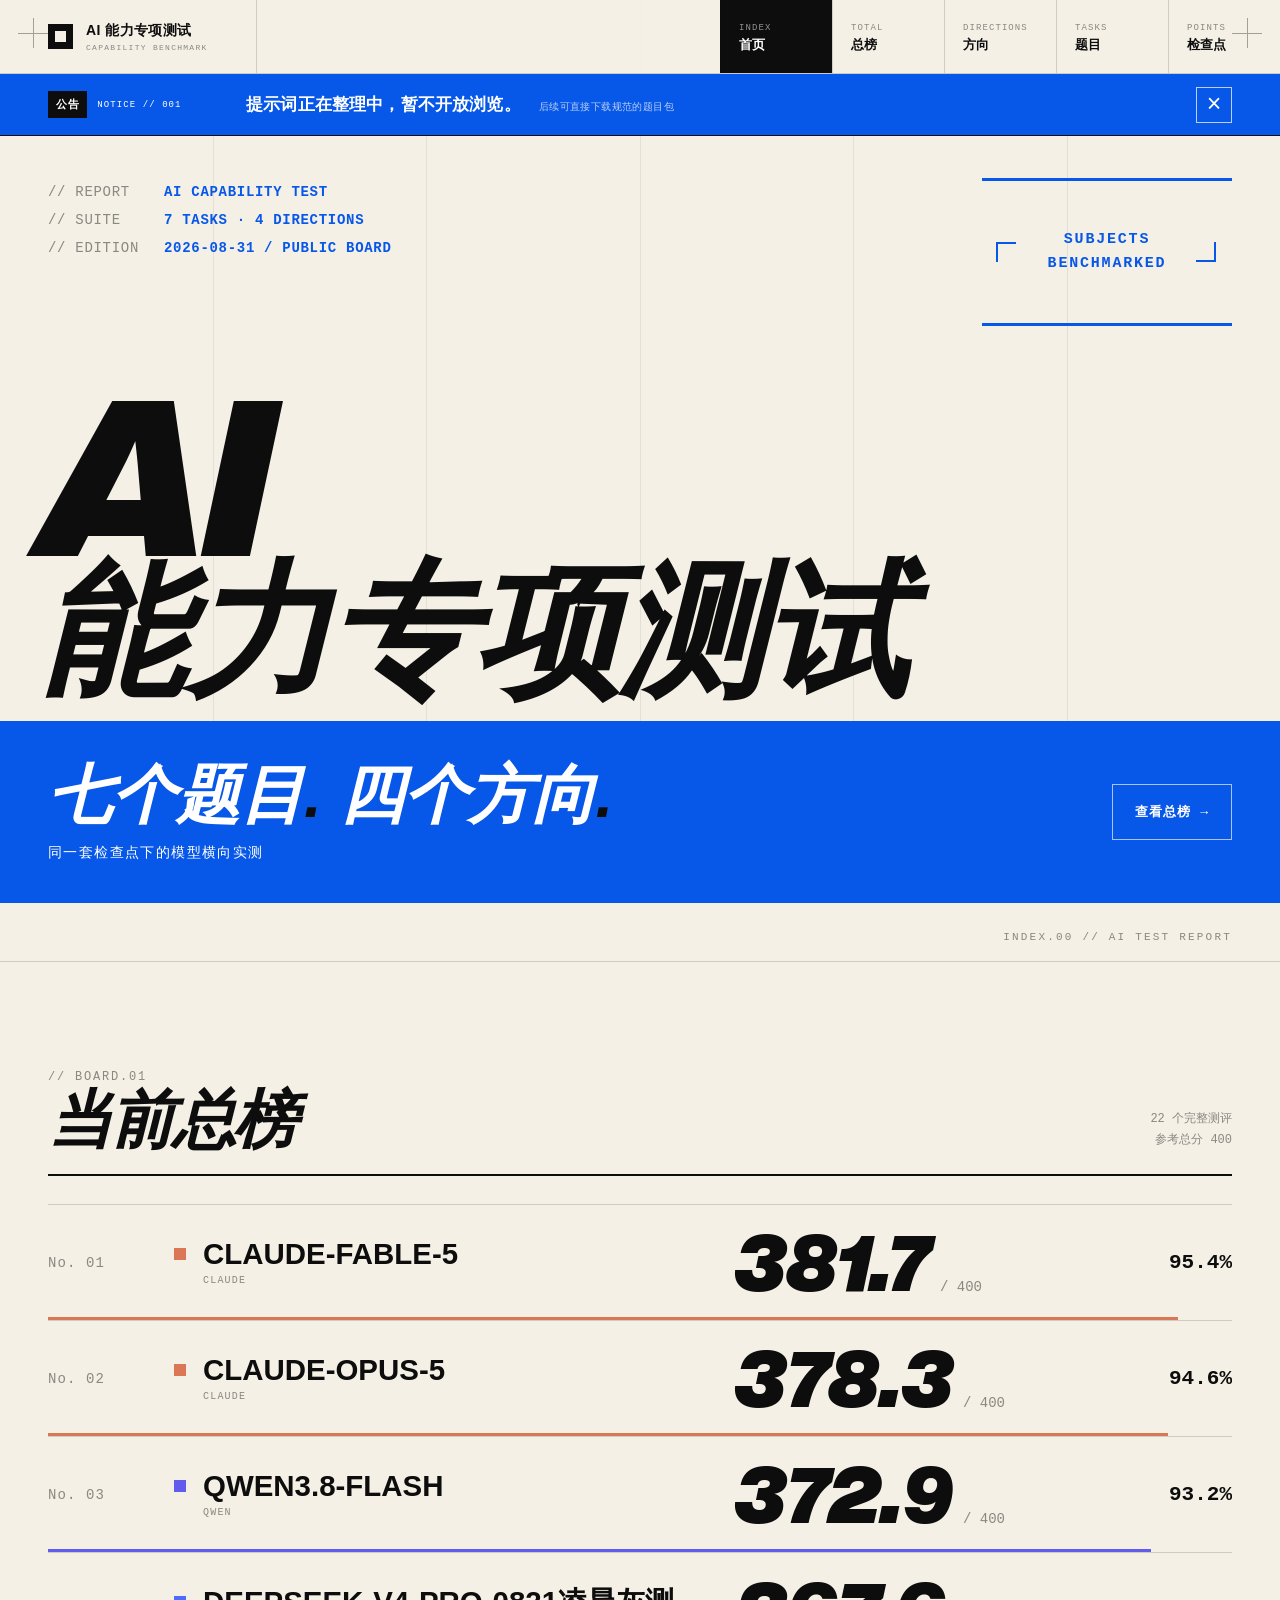
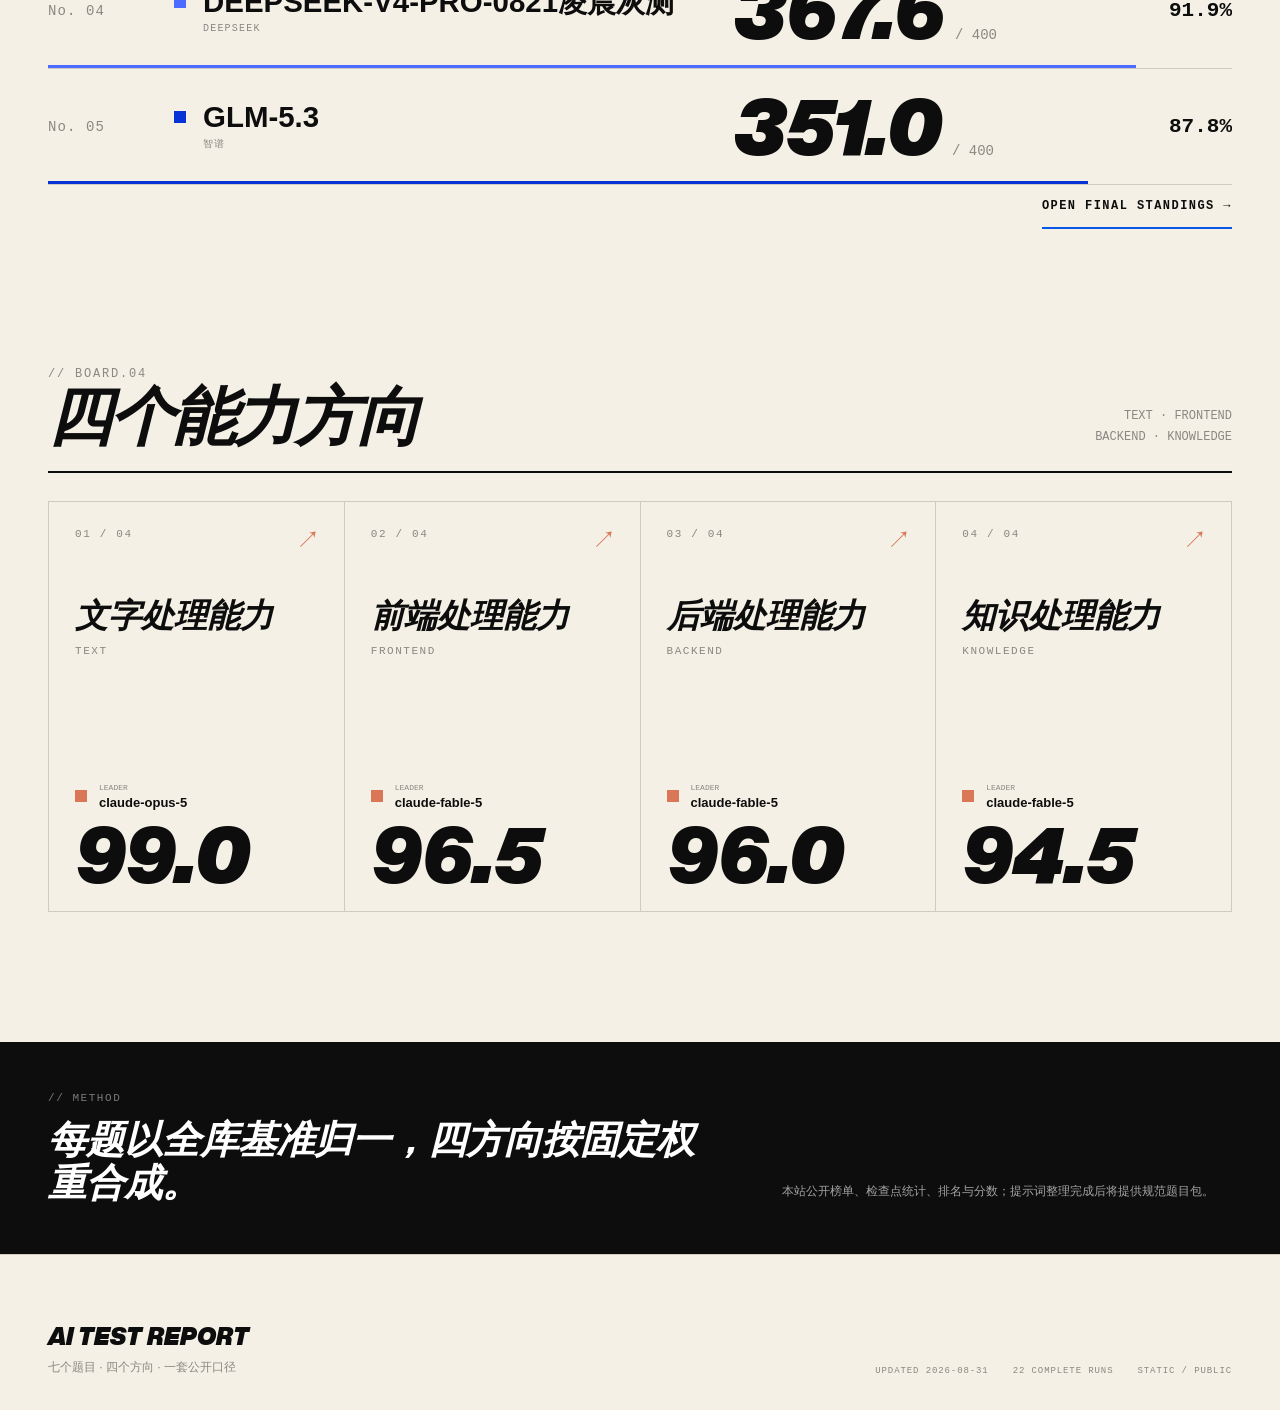
==== index.html @ 71f97441 "Add dismissible notice and retire task pages" ====
<!doctype html>
<html lang="zh-CN">
<head>
<meta charset="utf-8">
<meta name="viewport" content="width=device-width, initial-scale=1">
<meta name="theme-color" content="#F4F0E6">
<title>AI 能力专项测试 · 七题四方向公开榜</title>
<meta name="description" content="七个真实任务、四个能力方向，同一套检查点体系下的 AI 模型横向实测。">
<link rel="stylesheet" href="assets/style.css?v=20260831-4">
</head>
<body class="home-page">
<div class="blueprint-lines" aria-hidden="true"><i></i><i></i><i></i><i></i><i></i></div>
<span class="reg-cross cross-tl" aria-hidden="true"></span>
<span class="reg-cross cross-tr" aria-hidden="true"></span>
<header class="site-nav">
  <a class="nav-brand" href="index.html"><i></i><span>AI 能力专项测试<small>CAPABILITY BENCHMARK</small></span></a>
  <nav><a href="index.html" aria-current="page"><span>INDEX</span><b>首页</b></a><a href="board-01.html"><span>TOTAL</span><b>总榜</b></a><a href="board-04.html"><span>DIRECTIONS</span><b>方向</b></a><a href="board-02.html"><span>TASKS</span><b>题目</b></a><a href="board-03.html"><span>POINTS</span><b>检查点</b></a></nav>
</header>
<aside class="site-notice" data-notice="notice-001" aria-label="全站公告">
  <span class="notice-index"><b>公告</b>NOTICE // 001</span>
  <p><strong>提示词正在整理中，暂不开放浏览。</strong><span>后续可直接下载规范的题目包</span></p>
  <button class="notice-close" type="button" aria-label="关闭公告">×</button>
</aside>

<main>
  <section class="home-hero">
    <div class="report-meta reveal"><div><span>// REPORT</span><b>AI CAPABILITY TEST</b></div><div><span>// SUITE</span><b>7 TASKS · 4 DIRECTIONS</b></div><div><span>// EDITION</span><b>2026-08-31 / PUBLIC BOARD</b></div></div>
    <div class="subject-lock" aria-hidden="true"><i></i><b>SUBJECTS<br>BENCHMARKED</b><i></i></div>
    <h1 class="hero-title reveal delay-1"><span>AI</span><span>能力专项测试</span></h1>
    <div class="hero-band band-in">
      <div><strong>七个题目<span>.</span> 四个方向<span>.</span></strong><p>同一套检查点下的模型横向实测</p></div>
      <a href="board-01.html">查看总榜 <b>→</b></a>
    </div>
    <div class="hero-folio">INDEX.00 // AI TEST REPORT</div>
  </section>

  <section class="report-section board-preview-section">
    <header class="section-head">
      <div><span>// BOARD.01</span><h2>当前总榜</h2></div>
      <p>22 个完整测评<br>参考总分 400</p>
    </header>
    <div id="top-preview" class="top-preview"></div>
    <a class="section-link" href="board-01.html">OPEN FINAL STANDINGS <b>→</b></a>
  </section>

  <section class="report-section direction-preview-section">
    <header class="section-head">
      <div><span>// BOARD.04</span><h2>四个能力方向</h2></div>
      <p>TEXT · FRONTEND<br>BACKEND · KNOWLEDGE</p>
    </header>
    <div id="direction-preview" class="direction-grid"></div>
  </section>

  <section class="method-band">
    <div><span>// METHOD</span><strong>每题以全库基准归一，四方向按固定权重合成。</strong></div>
    <p>本站公开榜单、检查点统计、排名与分数；提示词整理完成后将提供规范题目包。</p>
  </section>
</main>

<footer class="site-foot">
  <div><strong>AI TEST REPORT</strong><span>七个题目 · 四个方向 · 一套公开口径</span></div>
  <div class="foot-meta"><span>UPDATED 2026-08-31</span><span>22 COMPLETE RUNS</span><span>STATIC / PUBLIC</span></div>
</footer>
<script src="assets/app.js?v=20260831-4" defer></script>
</body>
</html>
---- assets/style.css ----
@font-face {
  font-family: "Helvetica Now Display";
  src: url("fonts/HelveticaNowDisplay-ExtBlkIta.ttf") format("truetype");
  font-weight: 900;
  font-style: italic;
  font-display: swap;
}

:root {
  --paper: #f4f0e6;
  --paper-2: #ebe6da;
  --ink: #0d0d0d;
  --muted: rgba(13, 13, 13, .46);
  --line: rgba(13, 13, 13, .16);
  --line-soft: rgba(13, 13, 13, .075);
  --accent: #0757e8;
  --sans: "Helvetica Neue", Helvetica, Arial, "Microsoft YaHei", "PingFang SC", sans-serif;
  --display: "Helvetica Now Display", "Arial Black", "Microsoft YaHei", sans-serif;
  --mono: "Cascadia Mono", Consolas, "Courier New", monospace;
  --ease-out: cubic-bezier(.16, 1, .3, 1);
  --ease-snap: cubic-bezier(.85, 0, .15, 1);
}

* { box-sizing: border-box; }
html { scroll-behavior: smooth; }
body {
  margin: 0;
  min-width: 320px;
  background: var(--paper);
  color: var(--ink);
  font-family: var(--sans);
  -webkit-font-smoothing: antialiased;
  text-rendering: optimizeLegibility;
}
a { color: inherit; text-decoration: none; }
button { color: inherit; font: inherit; }
::selection { background: var(--accent); color: #fff; }
:focus-visible { outline: 3px solid var(--accent); outline-offset: 3px; }

.blueprint-lines {
  position: fixed;
  inset: 0;
  z-index: -1;
  display: flex;
  justify-content: space-evenly;
  pointer-events: none;
}
.blueprint-lines i { width: 1px; height: 100%; background: var(--line-soft); }

.reg-cross {
  position: fixed;
  z-index: 20;
  width: 30px;
  height: 30px;
  pointer-events: none;
  opacity: .35;
}
.reg-cross::before,
.reg-cross::after { content: ""; position: absolute; background: var(--ink); }
.reg-cross::before { left: 50%; top: 0; width: 1px; height: 100%; }
.reg-cross::after { top: 50%; left: 0; height: 1px; width: 100%; }
.cross-tl { top: 18px; left: 18px; }
.cross-tr { top: 18px; right: 18px; }

/* navigation */
.site-nav {
  position: sticky;
  top: 0;
  z-index: 15;
  height: 74px;
  display: flex;
  align-items: stretch;
  justify-content: space-between;
  border-bottom: 1px solid var(--line);
  background: rgba(244, 240, 230, .96);
}
.nav-brand {
  display: flex;
  align-items: center;
  gap: 13px;
  padding: 0 48px;
  border-right: 1px solid var(--line);
  font-size: 14px;
  font-weight: 800;
  letter-spacing: .03em;
}
.nav-brand i {
  position: relative;
  width: 25px;
  height: 25px;
  flex: none;
  background: var(--ink);
}
.nav-brand i::after { content: ""; position: absolute; inset: 7px; background: var(--paper); }
.nav-brand span { display: flex; flex-direction: column; gap: 3px; }
.nav-brand small { font-family: var(--mono); font-size: 8px; font-weight: 400; letter-spacing: .16em; color: var(--muted); }
.site-nav nav { display: flex; margin-left: auto; }
.site-nav nav a {
  min-width: 112px;
  padding: 13px 18px 10px;
  display: flex;
  flex-direction: column;
  justify-content: center;
  gap: 3px;
  border-left: 1px solid var(--line);
  transition: background .2s ease, color .2s ease;
}
.site-nav nav a span { font-family: var(--mono); font-size: 9px; letter-spacing: .12em; color: var(--muted); }
.site-nav nav a b { font-size: 13px; }
.site-nav nav a:hover,
.site-nav nav a[aria-current="page"] { background: var(--ink); color: #fff; }
.site-nav nav a:hover span,
.site-nav nav a[aria-current="page"] span { color: rgba(255,255,255,.55); }

/* global notice */
.site-notice {
  position: relative;
  z-index: 10;
  min-height: 62px;
  display: grid;
  grid-template-columns: 170px minmax(0, 1fr) auto;
  align-items: center;
  gap: 28px;
  padding: 10px 48px;
  border-bottom: 1px solid var(--ink);
  background: var(--accent);
  color: #fff;
}
.notice-index {
  display: flex;
  align-items: center;
  gap: 10px;
  font-family: var(--mono);
  font-size: 9px;
  letter-spacing: .12em;
  white-space: nowrap;
}
.notice-index b {
  padding: 6px 8px;
  background: var(--ink);
  font-family: var(--sans);
  font-size: 11px;
  letter-spacing: .06em;
}
.site-notice p {
  min-width: 0;
  margin: 0;
  display: flex;
  align-items: baseline;
  gap: 18px;
}
.site-notice p strong { font-size: 17px; letter-spacing: .01em; }
.site-notice p span { font-family: var(--mono); font-size: 10px; letter-spacing: .04em; opacity: .72; }
.notice-close {
  width: 36px;
  height: 36px;
  padding: 0 0 3px;
  display: grid;
  place-items: center;
  border: 1px solid rgba(255,255,255,.72);
  background: transparent;
  color: #fff;
  font-family: var(--sans);
  font-size: 25px;
  font-weight: 300;
  line-height: 1;
  cursor: pointer;
  transition: background .2s ease, color .2s ease;
}
.notice-close:hover { background: #fff; color: var(--accent); }
.site-notice.is-leaving {
  pointer-events: none;
  animation: notice-out .62s var(--ease-snap) forwards;
}
@keyframes notice-out { to { clip-path: inset(0 100% 0 0); } }
/* motion grammar */
.reveal { clip-path: inset(0 0 100% 0); transform: translateY(26px); animation: reveal-in .9s var(--ease-out) forwards; }
.delay-1 { animation-delay: .12s; }
@keyframes reveal-in { to { clip-path: inset(-10% -2%); transform: translateY(0); } }
.band-in { clip-path: inset(0 100% 0 0); animation: band-in .85s var(--ease-snap) .24s forwards; }
@keyframes band-in { to { clip-path: inset(0); } }
.drop { opacity: 0; transform: translateY(22px); animation: drop-in .7s var(--ease-out) forwards; animation-delay: var(--delay, 0ms); }
@keyframes drop-in { to { opacity: 1; transform: none; } }

/* home hero */
.home-hero {
  position: relative;
  height: calc(100vh - 74px);
  min-height: 720px;
  max-height: 1020px;
  overflow: hidden;
  border-bottom: 1px solid var(--line);
}
.report-meta {
  position: absolute;
  top: 42px;
  left: 48px;
  z-index: 2;
  font-family: var(--mono);
  font-size: 14px;
  line-height: 2;
  letter-spacing: .05em;
}
.report-meta div { display: grid; grid-template-columns: 116px auto; }
.report-meta span { color: var(--muted); }
.report-meta b { color: var(--accent); }
.subject-lock {
  position: absolute;
  top: 42px;
  right: 48px;
  width: 250px;
  height: 148px;
  padding: 0 14px;
  display: grid;
  grid-template-columns: 22px 1fr 22px;
  align-items: center;
  border-top: 3px solid var(--accent);
  border-bottom: 3px solid var(--accent);
  color: var(--accent);
  text-align: center;
  font-family: var(--mono);
  font-size: 15px;
  line-height: 1.6;
  letter-spacing: .12em;
}
.subject-lock i { width: 20px; height: 20px; border-top: 2px solid; border-left: 2px solid; }
.subject-lock i:last-child { transform: rotate(180deg); }
.hero-title {
  position: absolute;
  left: 40px;
  right: 40px;
  top: auto;
  bottom: 276px;
  margin: 0;
  font-family: var(--display);
  font-style: italic;
  font-weight: 900;
  line-height: .78;
  letter-spacing: -.055em;
}
.hero-title span { display: block; font-size: clamp(138px, 17vw, 292px); white-space: nowrap; }
.hero-title span + span { margin-top: .08em; font-size: clamp(86px, 11.4vw, 194px); }
.hero-band {
  position: absolute;
  left: 0;
  right: 0;
  bottom: 58px;
  min-height: 182px;
  padding: 32px 48px;
  display: flex;
  align-items: center;
  justify-content: space-between;
  gap: 30px;
  background: var(--accent);
  color: #fff;
}
.hero-band strong { display: block; font-size: clamp(42px, 5vw, 78px); font-weight: 900; font-style: italic; line-height: 1; }
.hero-band strong span { color: var(--ink); }
.hero-band p { margin: 17px 0 0; font-family: var(--mono); font-size: 14px; letter-spacing: .1em; }
.hero-band a { padding: 18px 22px; border: 1px solid rgba(255,255,255,.65); font-family: var(--mono); font-size: 13px; font-weight: 700; letter-spacing: .08em; white-space: nowrap; transition: background .2s, color .2s; }
.hero-band a:hover { background: #fff; color: var(--accent); }
.hero-folio,
.inner-folio { position: absolute; right: 48px; bottom: 18px; font-family: var(--mono); font-size: 11px; letter-spacing: .2em; color: var(--muted); }

/* shared report sections */
.report-section { width: min(1480px, calc(100% - 96px)); margin: 0 auto; padding: 96px 0 30px; }
.section-head {
  min-height: 118px;
  margin-bottom: 28px;
  padding-bottom: 24px;
  display: flex;
  align-items: flex-end;
  justify-content: space-between;
  gap: 30px;
  border-bottom: 2px solid var(--ink);
}
.section-head span,
.content-head > span { font-family: var(--mono); font-size: 12px; letter-spacing: .15em; color: var(--muted); }
.section-head h2 { margin: 8px 0 0; font-size: clamp(42px, 5vw, 78px); font-weight: 900; font-style: italic; line-height: .9; letter-spacing: -.035em; }
.section-head p { margin: 0; font-family: var(--mono); font-size: 12px; line-height: 1.7; text-align: right; color: var(--muted); }
.section-link {
  margin-left: auto;
  width: max-content;
  padding: 14px 0;
  display: block;
  font-family: var(--mono);
  font-size: 12px;
  font-weight: 700;
  letter-spacing: .12em;
  border-bottom: 2px solid var(--accent);
}

/* home total preview */
.top-preview { border-top: 1px solid var(--line); }
.preview-row {
  position: relative;
  min-height: 116px;
  display: grid;
  grid-template-columns: 100px minmax(240px, 1fr) minmax(220px, .7fr) 100px;
  align-items: center;
  gap: 26px;
  border-bottom: 1px solid var(--line);
  overflow: hidden;
  transition: padding .25s var(--ease-out), background .25s ease;
}
.preview-row:hover { padding-left: 14px; background: rgba(255,255,255,.34); }
.preview-rank { font-family: var(--mono); font-size: 14px; letter-spacing: .08em; color: var(--muted); }
.preview-model { display: grid; grid-template-columns: 15px 1fr; gap: 14px; align-items: center; }
.preview-model b { font-size: clamp(24px, 2.3vw, 38px); line-height: 1; text-transform: uppercase; }
.preview-model small { grid-column: 2; margin-top: -8px; font-family: var(--mono); font-size: 10px; letter-spacing: .12em; color: var(--muted); }
.vendor-mark { width: 12px; height: 12px; display: inline-block; flex: none; background: var(--vendor-bg); }
.preview-score { font-family: var(--display); font-style: italic; font-size: clamp(54px, 6vw, 94px); font-weight: 900; line-height: .8; }
.preview-score small { margin-left: 10px; font-family: var(--mono); font-size: 14px; font-style: normal; font-weight: 400; color: var(--muted); }
.preview-pct { font-family: var(--mono); font-size: 21px; font-weight: 700; text-align: right; }
.score-rule { position: absolute; left: 0; right: 0; bottom: 0; height: 3px; background: transparent; }
.score-rule i { display: block; height: 100%; width: calc(var(--w) * 100%); background: var(--vendor-bg); transform: scaleX(0); transform-origin: left; transition: transform 1s var(--ease-out); }
.is-ready .score-rule i { transform: scaleX(1); }

/* direction preview */
.direction-grid { display: grid; grid-template-columns: repeat(4, 1fr); border-top: 1px solid var(--line); border-left: 1px solid var(--line); }
.direction-card {
  position: relative;
  min-height: 410px;
  padding: 26px;
  display: flex;
  flex-direction: column;
  border-right: 1px solid var(--line);
  border-bottom: 1px solid var(--line);
  overflow: hidden;
  transition: background .25s ease, color .25s ease;
}
.direction-card:hover { background: var(--ink); color: #fff; }
.direction-index { font-family: var(--mono); font-size: 11px; letter-spacing: .15em; color: var(--muted); }
.direction-card:hover .direction-index { color: rgba(255,255,255,.45); }
.direction-card h3 { margin: 54px 0 0; font-size: 33px; font-weight: 900; font-style: italic; }
.direction-card em { margin-top: 6px; font-family: var(--mono); font-size: 11px; font-style: normal; letter-spacing: .14em; color: var(--muted); }
.direction-leader { margin-top: auto; display: flex; align-items: center; gap: 12px; }
.direction-leader span { display: flex; flex-direction: column; gap: 3px; min-width: 0; }
.direction-leader small { font-family: var(--mono); font-size: 8px; color: var(--muted); }
.direction-leader b { overflow: hidden; font-size: 13px; text-overflow: ellipsis; white-space: nowrap; }
.direction-card > strong { margin-top: 14px; font-family: var(--display); font-style: italic; font-size: clamp(64px, 6vw, 92px); line-height: .8; }
.direction-arrow { position: absolute; top: 22px; right: 24px; font-size: 24px; color: var(--vendor); }

.method-band {
  margin-top: 100px;
  padding: 50px 48px;
  display: grid;
  grid-template-columns: 1.5fr 1fr;
  gap: 60px;
  background: var(--ink);
  color: #fff;
}
.method-band span { display: block; margin-bottom: 14px; font-family: var(--mono); font-size: 11px; letter-spacing: .14em; color: rgba(255,255,255,.45); }
.method-band strong { font-size: clamp(28px, 3vw, 48px); font-style: italic; line-height: 1.12; }
.method-band p { margin: 0; align-self: end; font-family: var(--mono); font-size: 12px; line-height: 1.9; color: rgba(255,255,255,.62); }

/* inner-page hero */
.inner-hero {
  position: relative;
  height: 670px;
  overflow: hidden;
  border-bottom: 1px solid var(--line);
}
.inner-hero .report-meta { top: 40px; }
.inner-kicker { position: absolute; top: 42px; right: 48px; font-family: var(--mono); font-size: 12px; font-weight: 700; letter-spacing: .16em; color: var(--accent); }
.inner-title {
  position: absolute;
  left: 42px;
  right: 42px;
  top: 180px;
  margin: 0;
  font-family: var(--display);
  font-style: italic;
  line-height: .82;
  letter-spacing: -.05em;
}
.inner-title span { display: block; font-size: clamp(100px, 13vw, 220px); white-space: nowrap; }
.inner-title span + span { font-size: clamp(72px, 9.5vw, 158px); }
.inner-band {
  position: absolute;
  left: 0;
  right: 0;
  bottom: 58px;
  min-height: 132px;
  padding: 28px 48px;
  display: flex;
  align-items: center;
  justify-content: space-between;
  gap: 40px;
  background: var(--accent);
  color: #fff;
}
.inner-band strong { max-width: 980px; font-size: clamp(25px, 3vw, 46px); font-style: italic; line-height: 1.12; }
.inner-band > div { display: flex; gap: 10px; }
.inner-band span { padding: 8px 10px; border: 1px solid rgba(255,255,255,.45); font-family: var(--mono); font-size: 11px; }

/* board content */
.board-content-section { padding-top: 74px; }
.content-head {
  min-height: 132px;
  margin-bottom: 34px;
  padding-bottom: 26px;
  display: grid;
  grid-template-columns: 130px minmax(320px, 1fr) auto;
  align-items: end;
  gap: 30px;
  border-bottom: 2px solid var(--ink);
}
.content-head h2 { margin: 0 0 8px; font-size: clamp(38px, 4vw, 64px); font-style: italic; line-height: .9; }
.content-head p { margin: 0; font-family: var(--mono); font-size: 11px; color: var(--muted); }
.content-head > b { font-family: var(--mono); font-size: 12px; letter-spacing: .13em; color: var(--muted); }

.podium-grid { display: grid; grid-template-columns: repeat(3, 1fr); border-top: 1px solid var(--line); border-left: 1px solid var(--line); }
.podium-card { min-height: 390px; padding: 26px; position: relative; border-right: 1px solid var(--line); border-bottom: 1px solid var(--line); overflow: hidden; }
.podium-card > span { font-family: var(--mono); font-size: 12px; letter-spacing: .12em; color: var(--muted); }
.podium-card > div { height: 82px; margin-top: 42px; display: grid; grid-template-columns: 14px 1fr; align-content: start; align-items: center; gap: 13px; overflow: hidden; }
.podium-card > div b { font-size: clamp(18px, 2vw, 30px); line-height: 1.04; overflow-wrap: anywhere; text-transform: uppercase; }
.podium-card > div small { grid-column: 2; margin-top: -6px; font-family: var(--mono); font-size: 9px; color: var(--muted); }
.podium-card > strong { display: inline-block; margin-top: 28px; font-family: var(--display); font-style: italic; font-size: clamp(72px, 7vw, 112px); line-height: .75; white-space: nowrap; }
.podium-card > em { margin-left: 8px; font-family: var(--mono); font-size: 14px; font-style: normal; color: var(--muted); }
.podium-card > i { position: absolute; left: 26px; right: 26px; bottom: 54px; height: 5px; background: var(--line-soft); }
.podium-card > i i { display: block; width: calc(var(--w) * 100%); height: 100%; background: var(--vendor-bg); transform: scaleX(0); transform-origin: left; transition: transform 1s var(--ease-out); }
.is-ready .podium-card > i i { transform: scaleX(1); }
.podium-card > p { position: absolute; left: 26px; bottom: 17px; margin: 0; font-family: var(--mono); font-size: 10px; color: var(--muted); }
.rank-1 { background: rgba(255,255,255,.38); }

.table-shell { margin-top: 42px; width: 100%; overflow-x: auto; border-top: 2px solid var(--ink); }
.report-table { width: 100%; min-width: 980px; border-collapse: collapse; font-family: var(--mono); }
.report-table th { padding: 13px 16px; border-bottom: 1px solid var(--ink); font-size: 9px; letter-spacing: .1em; color: var(--muted); text-align: right; vertical-align: bottom; }
.report-table th:first-child,
.report-table th:nth-child(2) { text-align: left; }
.report-table th small { display: block; margin-top: 5px; max-width: 100px; font-family: var(--sans); font-weight: 400; letter-spacing: 0; }
.report-table td { height: 72px; padding: 11px 16px; border-bottom: 1px solid var(--line); text-align: right; font-size: 12px; }
.report-table td:first-child,
.report-table td:nth-child(2) { text-align: left; }
.report-table tbody tr { transition: background .2s ease; }
.report-table tbody tr:hover { background: rgba(255,255,255,.42); }
.rank-cell { width: 62px; color: var(--muted); }
.total-cell { font-size: 20px !important; font-weight: 800; }
.model-cell { display: flex; align-items: center; gap: 12px; min-width: 190px; font-family: var(--sans); }
.model-cell > span { min-width: 0; display: flex; flex-direction: column; gap: 4px; text-align: left; }
.model-cell b { overflow: hidden; max-width: 320px; font-size: 14px; text-overflow: ellipsis; white-space: nowrap; }
.model-cell small { font-family: var(--mono); font-size: 8px; letter-spacing: .08em; color: var(--muted); }

/* tabs + per-task board */
.report-tabs { display: grid; grid-template-columns: repeat(7, 1fr); border-top: 1px solid var(--line); border-left: 1px solid var(--line); }
.report-tabs button,
.direction-tabs button { border: 0; border-right: 1px solid var(--line); border-bottom: 1px solid var(--line); background: transparent; cursor: pointer; }
.report-tabs button { min-height: 94px; padding: 16px 12px; display: flex; flex-direction: column; align-items: flex-start; justify-content: space-between; text-align: left; }
.report-tabs button span { font-family: var(--mono); font-size: 10px; color: var(--muted); }
.report-tabs button b { font-size: 13px; }
.report-tabs button:hover,
.report-tabs button.on,
.direction-tabs button:hover,
.direction-tabs button.on { background: var(--ink); color: #fff; }
.report-tabs button.on span,
.direction-tabs button.on span,
.direction-tabs button.on small { color: rgba(255,255,255,.5); }
.tab-pane { min-height: 500px; }
.task-board-head,
.direction-board-head { margin-top: 42px; padding: 28px 0; display: flex; align-items: flex-end; justify-content: space-between; gap: 30px; border-top: 2px solid var(--ink); border-bottom: 1px solid var(--line); }
.task-board-head span,
.direction-board-head > div > span,
.checkpoint-task-head span { font-family: var(--mono); font-size: 10px; letter-spacing: .14em; color: var(--muted); }
.task-board-head h3,
.direction-board-head h3 { margin: 8px 0 0; font-size: clamp(30px, 3vw, 50px); font-style: italic; }
.task-board-head p,
.direction-board-head p { margin: 6px 0 0; font-family: var(--mono); font-size: 11px; color: var(--muted); }
.task-board-head > div:last-child { text-align: right; }
.task-board-head > div:last-child b { display: block; font-family: var(--display); font-size: 66px; font-style: italic; line-height: .7; }
.task-board-head > div:last-child span { display: block; margin-top: 16px; }
.task-table th:nth-child(n+3),
.task-table td:nth-child(n+3) { text-align: right; }

/* checkpoint board */
.checkpoint-task-head { margin-top: 44px; padding: 26px 0; border-top: 2px solid var(--ink); }
.checkpoint-task-head h3 { margin: 8px 0 0; font-size: clamp(30px, 3vw, 50px); font-style: italic; }
.checkpoint-grid { display: grid; grid-template-columns: repeat(2, 1fr); border-top: 1px solid var(--line); border-left: 1px solid var(--line); }
.checkpoint-card { min-height: 330px; padding: 24px; border-right: 1px solid var(--line); border-bottom: 1px solid var(--line); }
.checkpoint-card header { display: grid; grid-template-columns: 62px 1fr auto; align-items: center; gap: 12px; padding-bottom: 18px; border-bottom: 1px solid var(--ink); }
.checkpoint-card header span { font-family: var(--display); font-size: 36px; font-style: italic; color: var(--accent); }
.checkpoint-card header h3 { margin: 0; font-size: 20px; }
.checkpoint-card header b { font-family: var(--mono); font-size: 9px; color: var(--muted); }
.checkpoint-card ol { margin: 18px 0 0; padding: 0; list-style: none; }
.checkpoint-card li { min-height: 66px; display: grid; grid-template-columns: 34px 1fr 64px; align-items: center; gap: 12px; border-bottom: 1px solid var(--line-soft); }
.checkpoint-card li > span { font-family: var(--mono); color: var(--muted); }
.checkpoint-card li > div { display: flex; flex-direction: column; gap: 4px; }
.checkpoint-card li > div b { display: flex; align-items: center; gap: 8px; font-size: 12px; font-weight: 700; }
.checkpoint-card li strong { font-family: var(--mono); font-size: 18px; text-align: right; }

/* direction board */
.direction-tabs { display: grid; grid-template-columns: repeat(4, 1fr); border-top: 1px solid var(--line); border-left: 1px solid var(--line); }
.direction-tabs button { min-height: 126px; padding: 20px; display: grid; grid-template-columns: 34px 1fr; grid-template-rows: 1fr auto; align-items: start; text-align: left; }
.direction-tabs button span { font-family: var(--mono); font-size: 10px; color: var(--muted); }
.direction-tabs button b { font-size: 20px; }
.direction-tabs button small { grid-column: 2; font-family: var(--mono); font-size: 9px; color: var(--muted); }
.weight-map { display: flex; flex-wrap: wrap; justify-content: flex-end; gap: 8px; }
.weight-map span { padding: 7px 9px; border: 1px solid var(--line); font-family: var(--mono); font-size: 9px; color: var(--muted); }
.weight-map b { margin-right: 10px; color: var(--ink); }
.direction-ranking { border-top: 1px solid var(--line); }
.result-rank { font-family: var(--mono); color: var(--muted); }
.direction-row { position: relative; min-height: 94px; display: grid; grid-template-columns: 60px minmax(250px, 1fr) 120px 90px; align-items: center; gap: 22px; border-bottom: 1px solid var(--line); overflow: hidden; }
.direction-row > strong { font-family: var(--display); font-style: italic; font-size: 50px; text-align: right; }
.direction-row > span:nth-of-type(2) { font-family: var(--mono); font-size: 13px; text-align: right; color: var(--muted); }
.direction-row > i { position: absolute; left: 0; bottom: 0; width: 100%; height: 3px; }
.direction-row > i i { display: block; width: calc(var(--w) * 100%); height: 100%; background: var(--vendor-bg); transform: scaleX(0); transform-origin: left; transition: transform 1s var(--ease-out); }
.is-ready .direction-row > i i,
.tab-pane.is-ready .direction-row > i i { transform: scaleX(1); }

/* footer */
.site-foot {
  min-height: 156px;
  padding: 34px 48px;
  display: flex;
  justify-content: space-between;
  align-items: flex-end;
  gap: 40px;
  border-top: 1px solid var(--line);
}
.site-foot > div:first-child { display: flex; flex-direction: column; gap: 8px; }
.site-foot strong { font-family: var(--display); font-style: italic; font-size: 24px; }
.site-foot > div:first-child span { font-size: 12px; color: var(--muted); }
.foot-meta { display: flex; gap: 24px; font-family: var(--mono); font-size: 9px; letter-spacing: .1em; color: var(--muted); }

@media (max-width: 1100px) {
  .nav-brand { padding: 0 24px; }
  .site-nav nav a { min-width: 92px; padding-inline: 12px; }
  .site-notice { grid-template-columns: 150px minmax(0, 1fr) auto; padding-inline: 24px; gap: 18px; }
  .site-notice p span { display: none; }
  .direction-grid { grid-template-columns: repeat(2, 1fr); }
  .podium-grid { grid-template-columns: 1fr; }
  .podium-card { min-height: 280px; }
  .podium-card > div { margin-top: 30px; }
  .podium-card > strong { margin-top: 36px; }
}

@media (max-width: 760px) {
  .reg-cross { display: none; }
  .site-nav { height: auto; min-height: 62px; flex-wrap: wrap; }
  .nav-brand { width: 100%; height: 58px; padding: 0 14px; border-right: 0; border-bottom: 1px solid var(--line); }
  .site-nav nav { width: 100%; overflow-x: auto; }
  .site-nav nav { scrollbar-width: none; }
  .site-nav nav::-webkit-scrollbar { display: none; }
  .site-nav nav a { min-width: 64px; flex: 1 0 64px; padding: 9px 4px; }
  .site-nav nav a span { font-size: 6px; }
  .site-nav nav a b { font-size: 11px; }
  .site-notice {
    min-height: 92px;
    grid-template-columns: minmax(0, 1fr) 34px;
    gap: 8px 14px;
    padding: 12px 14px;
  }
  .notice-index { grid-column: 1; font-size: 8px; }
  .notice-index b { padding: 4px 7px; font-size: 10px; }
  .site-notice p { display: block; }
  .site-notice p strong { font-size: 15px; }
  .site-notice p span { display: none; }
  .notice-close { grid-column: 2; grid-row: 1 / span 2; width: 34px; height: 34px; align-self: center; }
  .home-hero { height: 690px; min-height: 690px; }
  .report-meta { top: 28px; left: 14px; font-size: 9px; }
  .report-meta div { grid-template-columns: 72px auto; }
  .report-meta div:nth-child(3) { display: none; }
  .subject-lock { display: none; }
  .hero-title { top: 190px; bottom: auto; left: 12px; right: 12px; }
  .hero-title span { font-size: clamp(100px, 36vw, 160px); }
  .hero-title span + span { font-size: clamp(52px, 19vw, 86px); line-height: .9; white-space: normal; }
  .hero-band { bottom: 44px; min-height: 178px; padding: 24px 15px; flex-direction: column; align-items: flex-start; }
  .hero-band strong { font-size: 38px; }
  .hero-band p { font-size: 10px; }
  .hero-band a { align-self: flex-end; padding: 10px; font-size: 10px; }
  .hero-folio,
  .inner-folio { right: 14px; bottom: 14px; font-size: 8px; }
  .report-section { width: calc(100% - 28px); padding-top: 62px; }
  .section-head { min-height: 90px; align-items: flex-start; flex-direction: column; gap: 12px; }
  .section-head h2 { font-size: 43px; }
  .section-head p { text-align: left; }
  .preview-row { min-height: 126px; grid-template-columns: 54px 1fr 88px; gap: 12px; }
  .preview-model b { font-size: 17px; }
  .preview-model small { font-size: 7px; }
  .preview-score { font-size: 36px; text-align: right; }
  .preview-score small { display: none; }
  .preview-pct { display: none; }
  .direction-grid { grid-template-columns: 1fr; }
  .direction-card { min-height: 300px; }
  .method-band { margin-top: 70px; padding: 36px 16px; grid-template-columns: 1fr; gap: 28px; }
  .inner-hero { height: 570px; }
  .inner-kicker { top: 118px; left: 14px; right: auto; font-size: 9px; }
  .inner-title { top: 170px; left: 12px; right: 12px; }
  .inner-title span,
  .inner-title span + span { font-size: clamp(58px, 20vw, 96px); white-space: normal; }
  .inner-band { bottom: 42px; min-height: 140px; padding: 20px 14px; flex-direction: column; align-items: flex-start; gap: 18px; }
  .inner-band strong { font-size: 24px; }
  .inner-band span { font-size: 8px; }
  .content-head { min-height: 110px; grid-template-columns: 1fr; gap: 10px; }
  .content-head > b { display: none; }
  .podium-card { min-height: 330px; }
  .podium-card > div { height: 72px; margin-top: 32px; }
  .podium-card > strong { margin-top: 14px; font-size: 76px; }
  .report-tabs { grid-template-columns: repeat(4, 1fr); }
  .report-tabs button { min-height: 78px; }
  .direction-tabs { grid-template-columns: repeat(2, 1fr); }
  .direction-tabs button { min-height: 104px; }
  .task-board-head,
  .direction-board-head { align-items: flex-start; flex-direction: column; }
  .weight-map { justify-content: flex-start; }
  .checkpoint-grid { grid-template-columns: 1fr; }
  .direction-row { min-height: 104px; grid-template-columns: 36px 1fr 70px; gap: 10px; }
  .direction-row > strong { font-size: 36px; }
  .direction-row > span:nth-of-type(2) { display: none; }
  .site-foot { padding: 28px 14px; align-items: flex-start; flex-direction: column; }
  .foot-meta { flex-wrap: wrap; gap: 10px 18px; }
}

@media (prefers-reduced-motion: reduce) {
  *, *::before, *::after { animation-duration: .01ms !important; transition-duration: .01ms !important; }
  .reveal { clip-path: none; transform: none; }
  .band-in { clip-path: none; }
  .drop { opacity: 1; transform: none; }
}
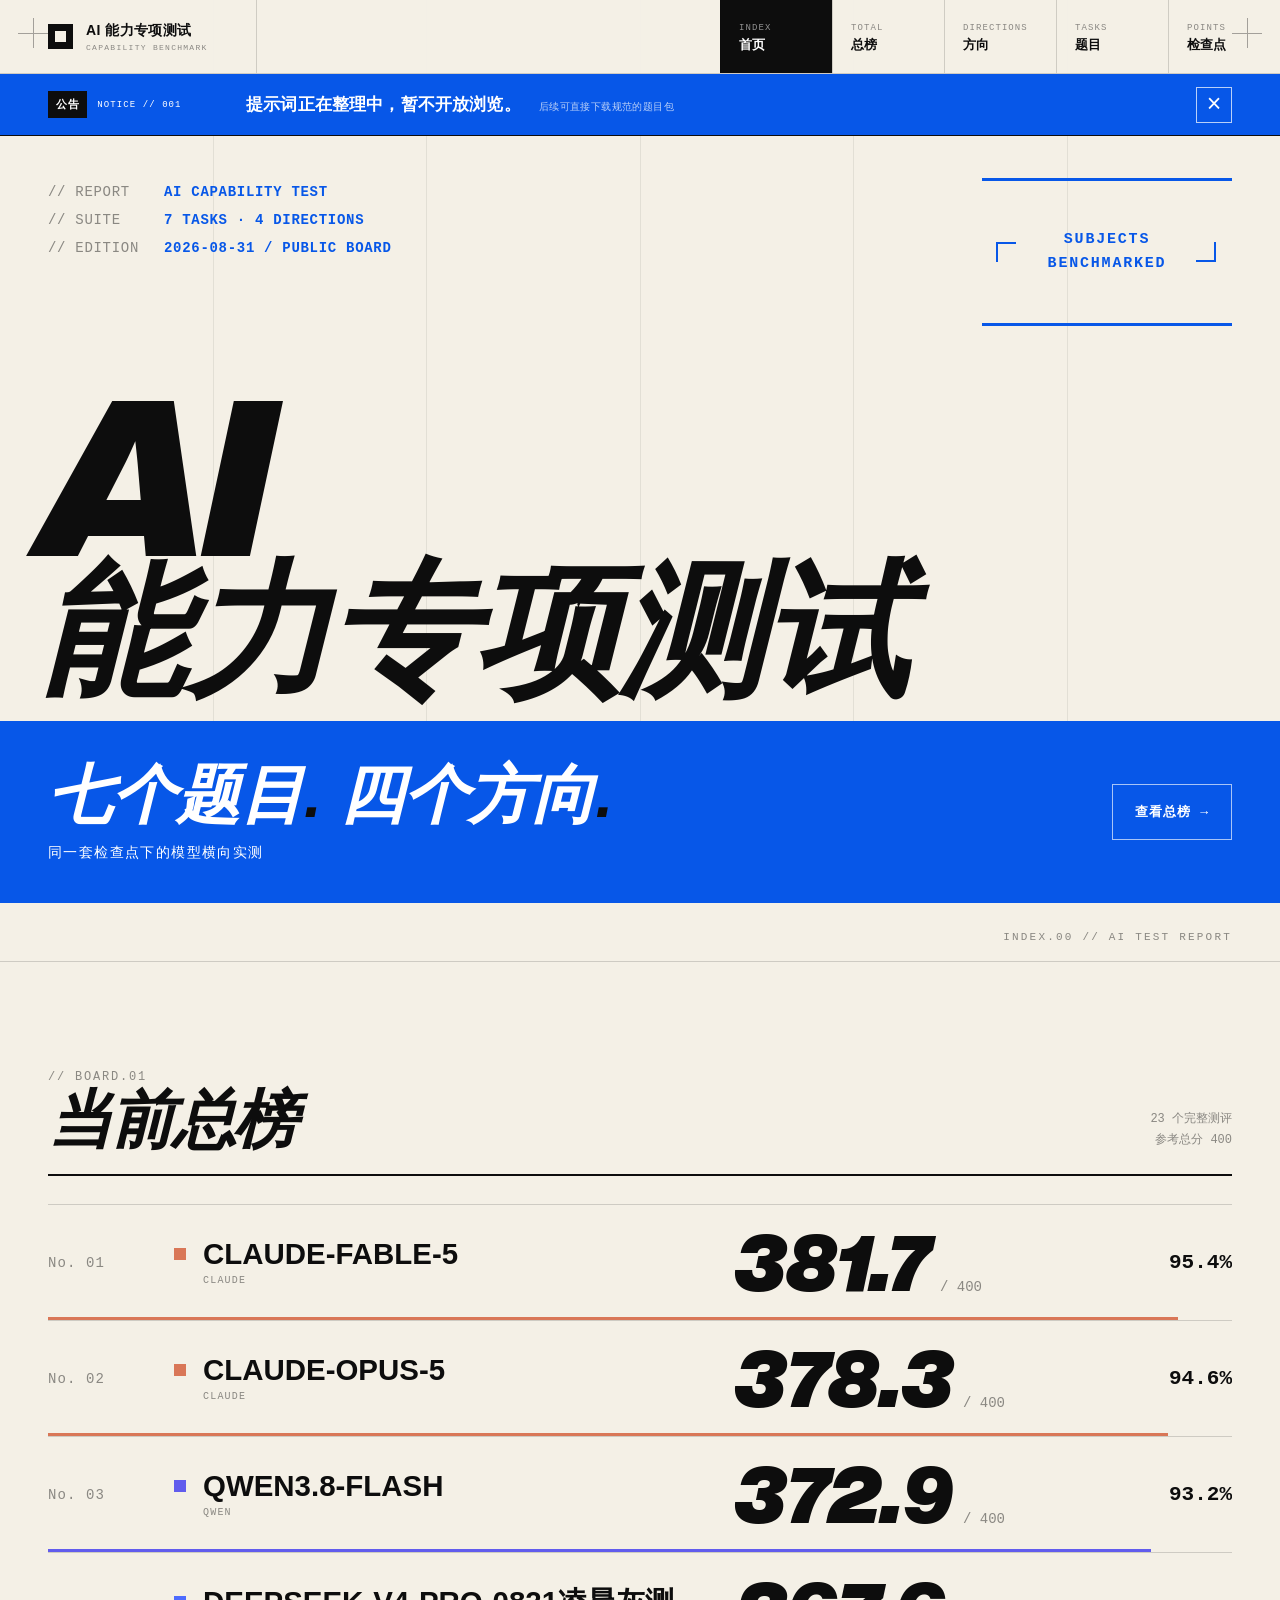
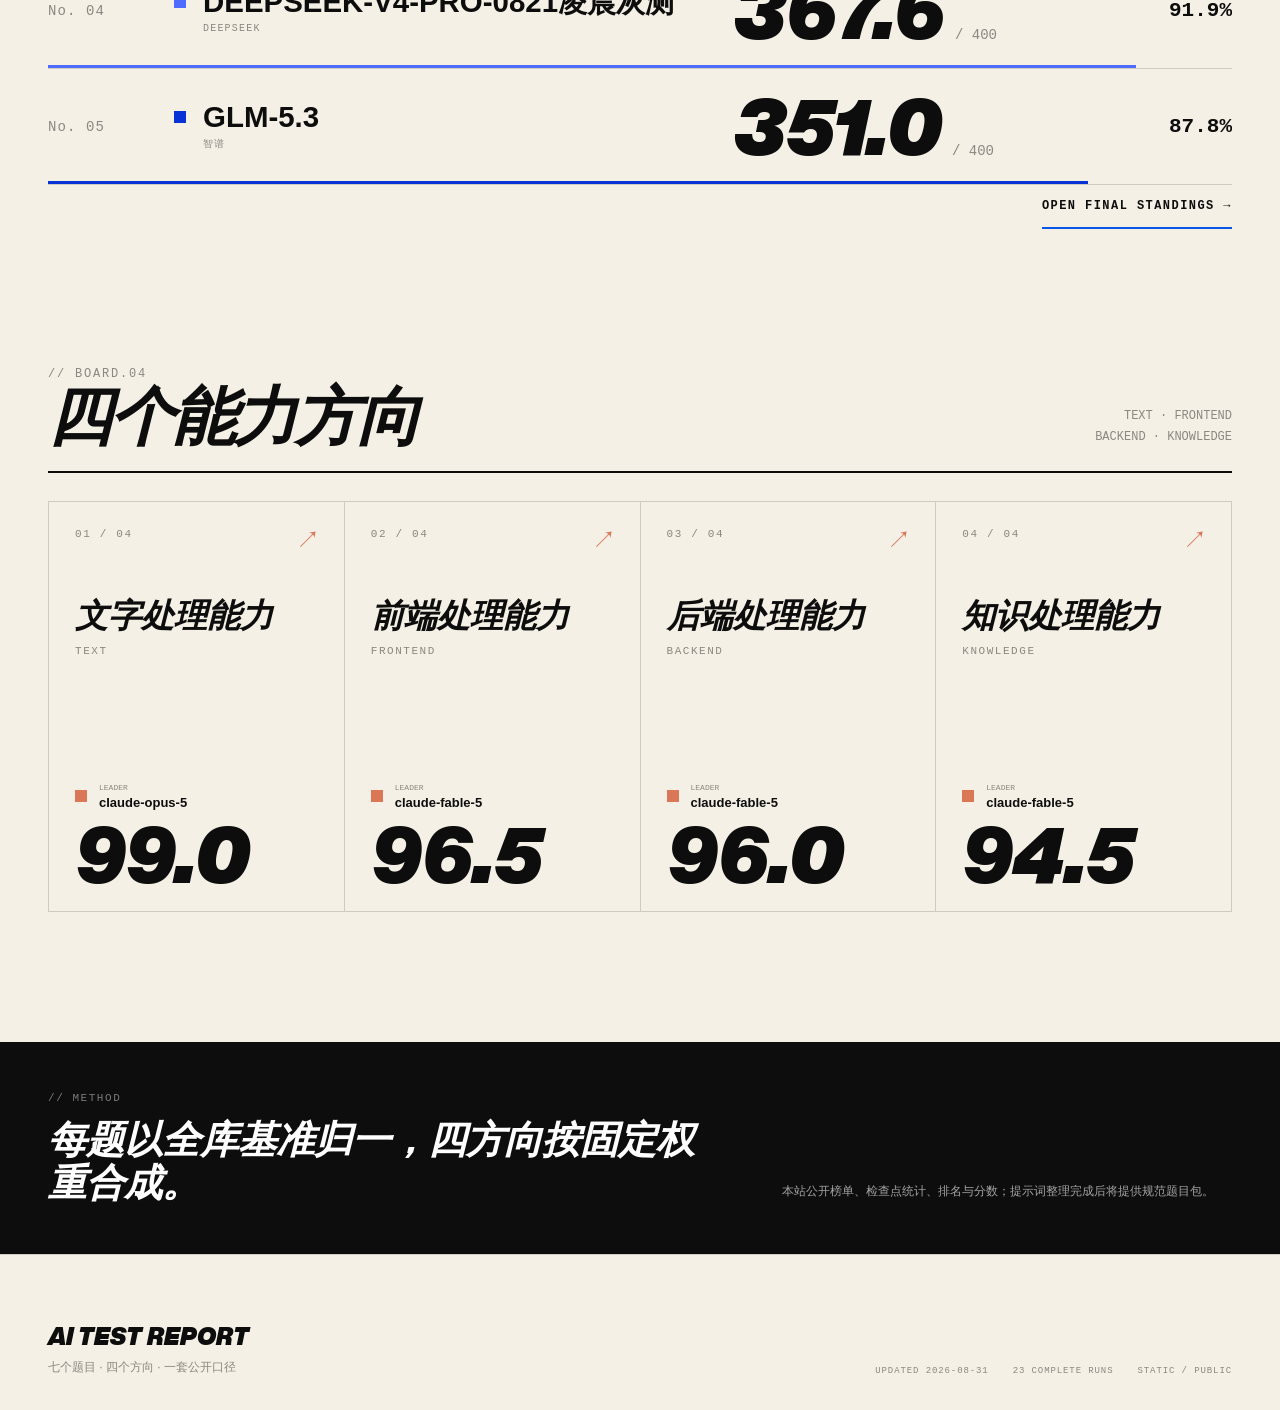
==== commit 644c7379: "更新 DSV4F-VE-ocgo 榜单数据" ====
--- a/index.html
+++ b/index.html
@@ -37,7 +37,7 @@
   <section class="report-section board-preview-section">
     <header class="section-head">
       <div><span>// BOARD.01</span><h2>当前总榜</h2></div>
-      <p>22 个完整测评<br>参考总分 400</p>
+      <p>23 个完整测评<br>参考总分 400</p>
     </header>
     <div id="top-preview" class="top-preview"></div>
     <a class="section-link" href="board-01.html">OPEN FINAL STANDINGS <b>→</b></a>
@@ -59,7 +59,7 @@
 
 <footer class="site-foot">
   <div><strong>AI TEST REPORT</strong><span>七个题目 · 四个方向 · 一套公开口径</span></div>
-  <div class="foot-meta"><span>UPDATED 2026-08-31</span><span>22 COMPLETE RUNS</span><span>STATIC / PUBLIC</span></div>
+  <div class="foot-meta"><span>UPDATED 2026-08-31</span><span>23 COMPLETE RUNS</span><span>STATIC / PUBLIC</span></div>
 </footer>
 <script src="assets/app.js?v=20260831-4" defer></script>
 </body>
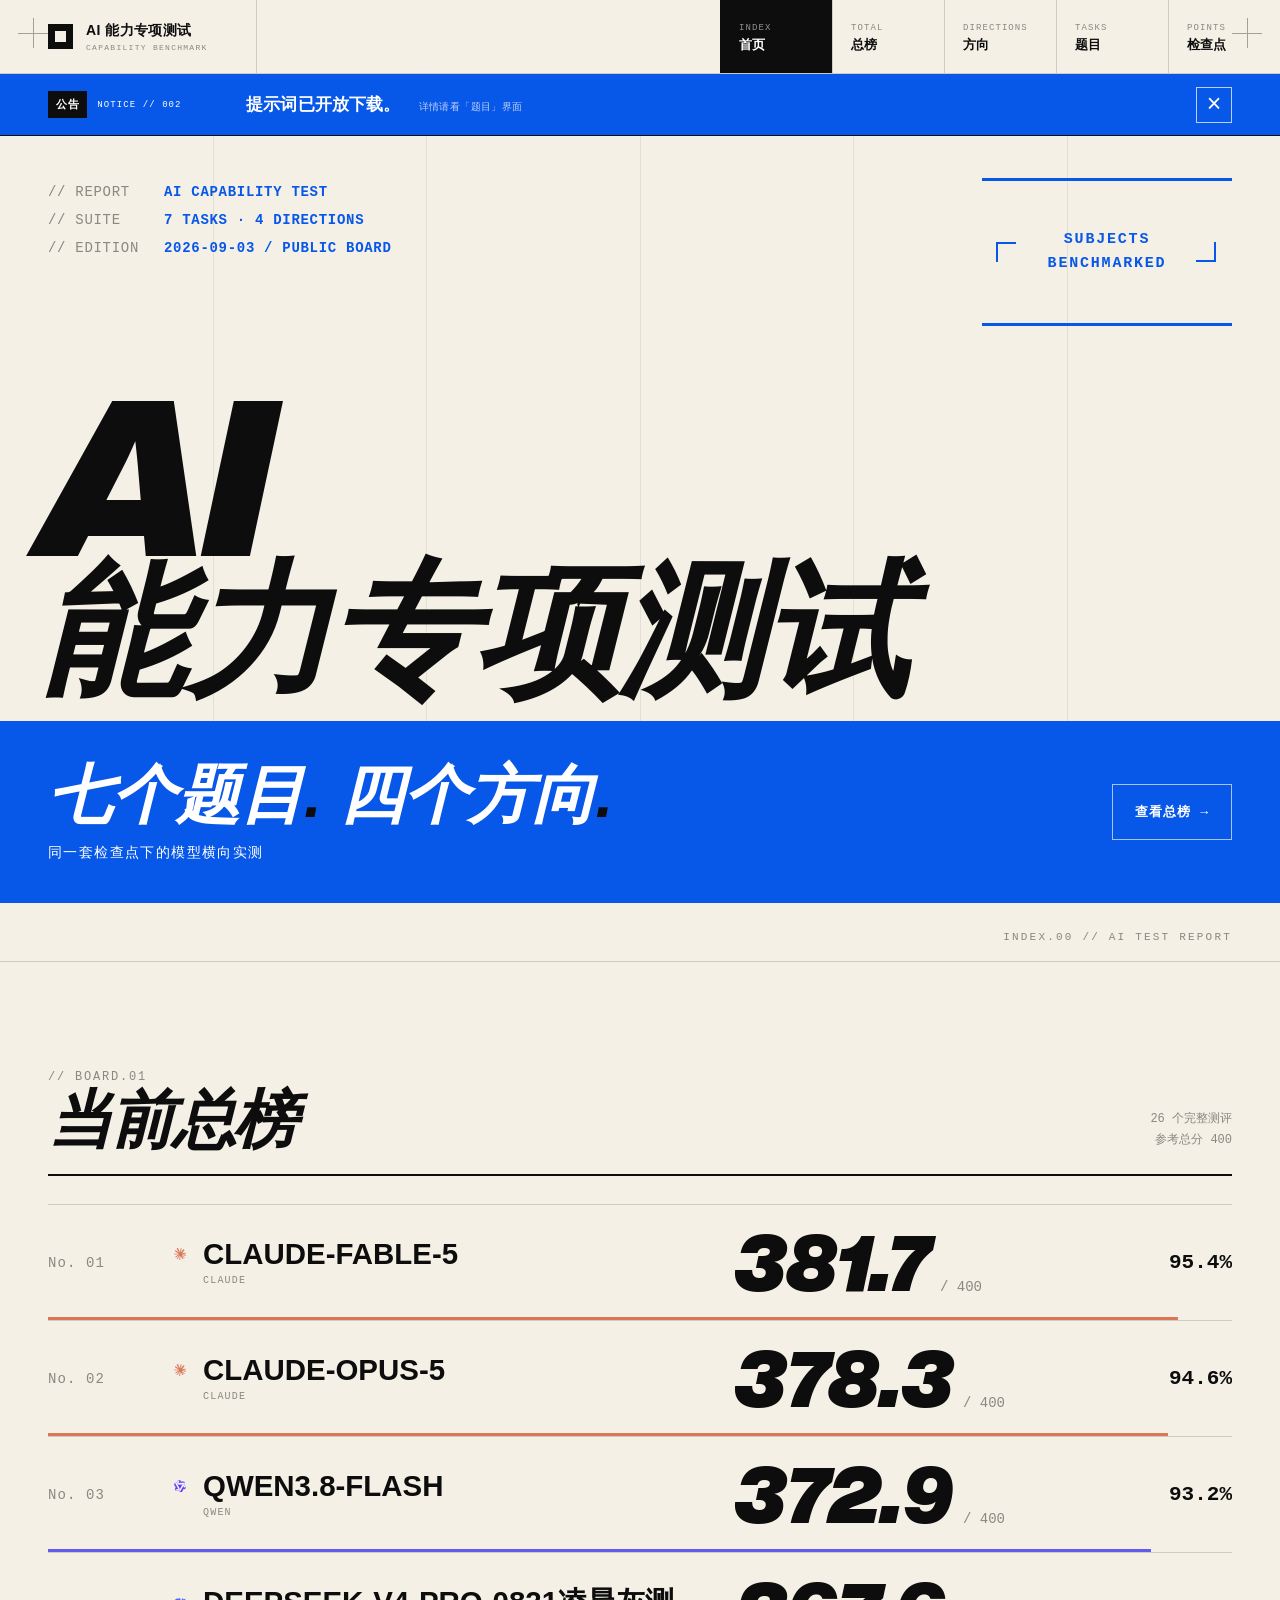
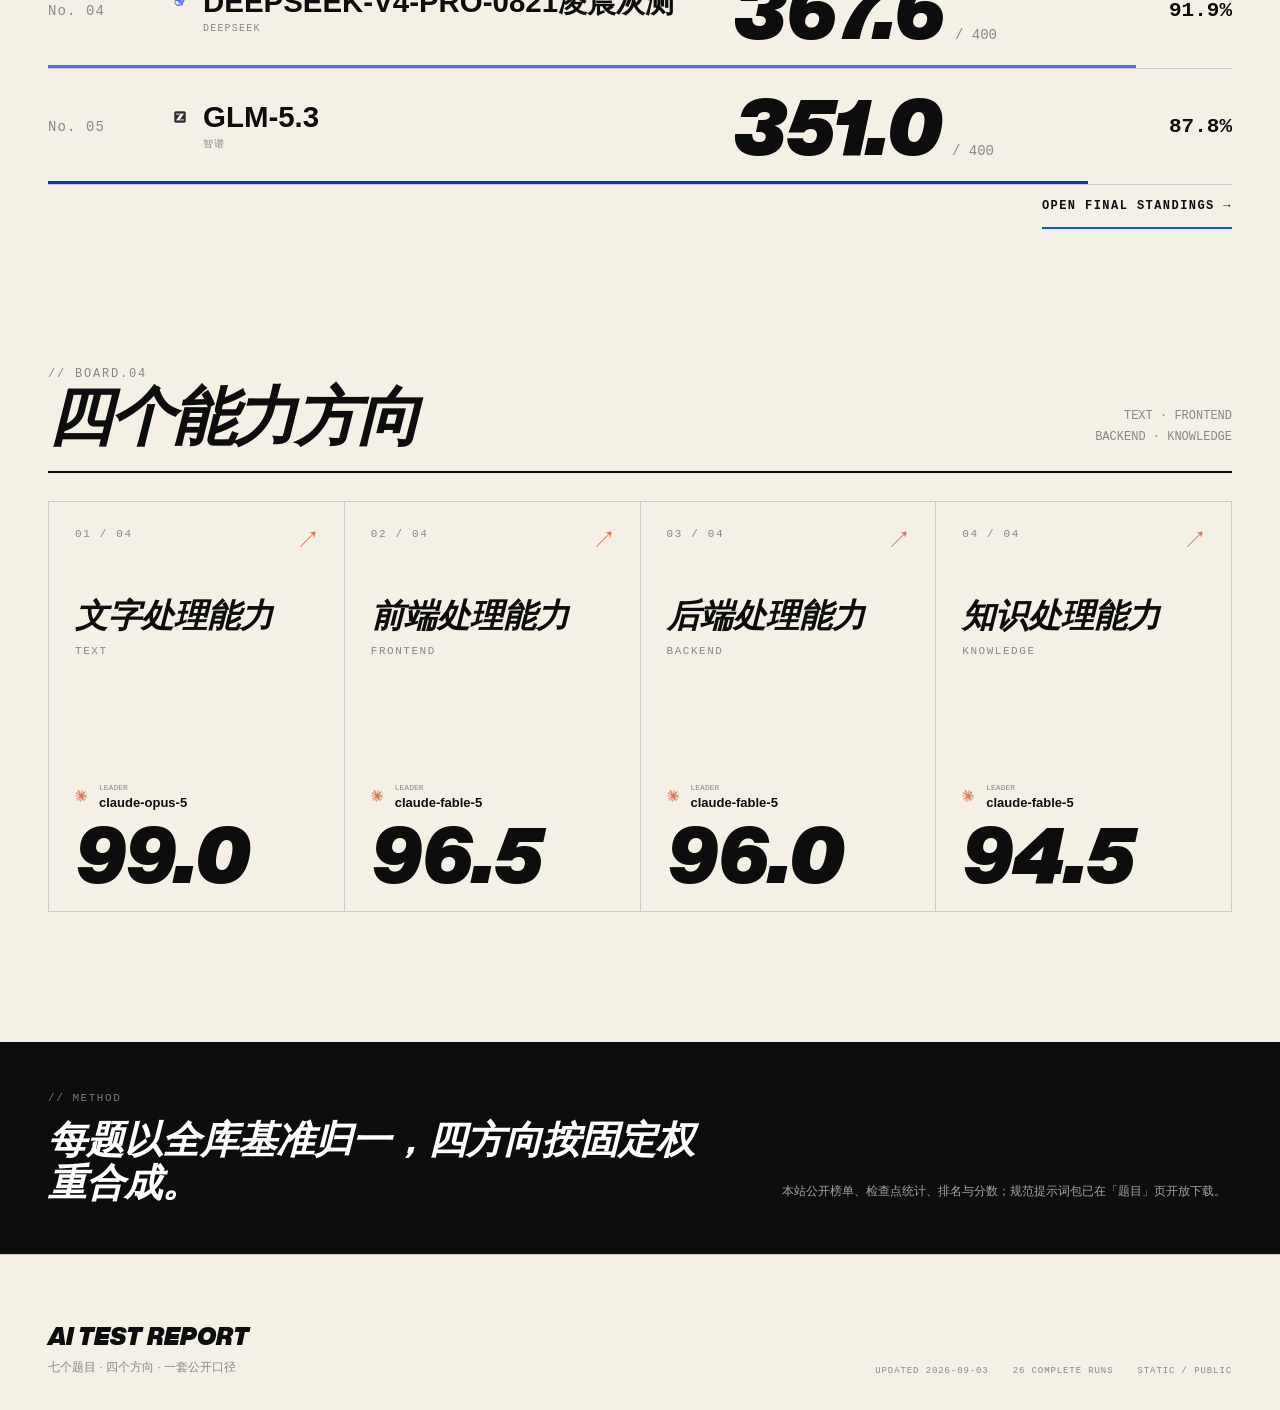
==== commit 1abf1817: "厂商色块升级为 logo 图标；题目榜开放提示词包下载" ====
--- a/index.html
+++ b/index.html
@@ -6,7 +6,7 @@
 <meta name="theme-color" content="#F4F0E6">
 <title>AI 能力专项测试 · 七题四方向公开榜</title>
 <meta name="description" content="七个真实任务、四个能力方向，同一套检查点体系下的 AI 模型横向实测。">
-<link rel="stylesheet" href="assets/style.css?v=20260831-4">
+<link rel="stylesheet" href="assets/style.css?v=20260903-2">
 </head>
 <body class="home-page">
 <div class="blueprint-lines" aria-hidden="true"><i></i><i></i><i></i><i></i><i></i></div>
@@ -16,15 +16,15 @@
   <a class="nav-brand" href="index.html"><i></i><span>AI 能力专项测试<small>CAPABILITY BENCHMARK</small></span></a>
   <nav><a href="index.html" aria-current="page"><span>INDEX</span><b>首页</b></a><a href="board-01.html"><span>TOTAL</span><b>总榜</b></a><a href="board-04.html"><span>DIRECTIONS</span><b>方向</b></a><a href="board-02.html"><span>TASKS</span><b>题目</b></a><a href="board-03.html"><span>POINTS</span><b>检查点</b></a></nav>
 </header>
-<aside class="site-notice" data-notice="notice-001" aria-label="全站公告">
-  <span class="notice-index"><b>公告</b>NOTICE // 001</span>
-  <p><strong>提示词正在整理中，暂不开放浏览。</strong><span>后续可直接下载规范的题目包</span></p>
+<aside class="site-notice" data-notice="notice-002" aria-label="全站公告">
+  <span class="notice-index"><b>公告</b>NOTICE // 002</span>
+  <p><strong>提示词已开放下载。</strong><span>详情请看「题目」界面</span></p>
   <button class="notice-close" type="button" aria-label="关闭公告">×</button>
 </aside>
 
 <main>
   <section class="home-hero">
-    <div class="report-meta reveal"><div><span>// REPORT</span><b>AI CAPABILITY TEST</b></div><div><span>// SUITE</span><b>7 TASKS · 4 DIRECTIONS</b></div><div><span>// EDITION</span><b>2026-08-31 / PUBLIC BOARD</b></div></div>
+    <div class="report-meta reveal"><div><span>// REPORT</span><b>AI CAPABILITY TEST</b></div><div><span>// SUITE</span><b>7 TASKS · 4 DIRECTIONS</b></div><div><span>// EDITION</span><b>2026-09-03 / PUBLIC BOARD</b></div></div>
     <div class="subject-lock" aria-hidden="true"><i></i><b>SUBJECTS<br>BENCHMARKED</b><i></i></div>
     <h1 class="hero-title reveal delay-1"><span>AI</span><span>能力专项测试</span></h1>
     <div class="hero-band band-in">
@@ -37,7 +37,7 @@
   <section class="report-section board-preview-section">
     <header class="section-head">
       <div><span>// BOARD.01</span><h2>当前总榜</h2></div>
-      <p>23 个完整测评<br>参考总分 400</p>
+      <p>26 个完整测评<br>参考总分 400</p>
     </header>
     <div id="top-preview" class="top-preview"></div>
     <a class="section-link" href="board-01.html">OPEN FINAL STANDINGS <b>→</b></a>
@@ -53,14 +53,14 @@
 
   <section class="method-band">
     <div><span>// METHOD</span><strong>每题以全库基准归一，四方向按固定权重合成。</strong></div>
-    <p>本站公开榜单、检查点统计、排名与分数；提示词整理完成后将提供规范题目包。</p>
+    <p>本站公开榜单、检查点统计、排名与分数；规范提示词包已在「题目」页开放下载。</p>
   </section>
 </main>
 
 <footer class="site-foot">
   <div><strong>AI TEST REPORT</strong><span>七个题目 · 四个方向 · 一套公开口径</span></div>
-  <div class="foot-meta"><span>UPDATED 2026-08-31</span><span>23 COMPLETE RUNS</span><span>STATIC / PUBLIC</span></div>
+  <div class="foot-meta"><span>UPDATED 2026-09-03</span><span>26 COMPLETE RUNS</span><span>STATIC / PUBLIC</span></div>
 </footer>
-<script src="assets/app.js?v=20260831-4" defer></script>
+<script src="assets/app.js?v=20260903-2" defer></script>
 </body>
 </html>
--- a/assets/style.css
+++ b/assets/style.css
@@ -176,6 +176,7 @@
 /* motion grammar */
 .reveal { clip-path: inset(0 0 100% 0); transform: translateY(26px); animation: reveal-in .9s var(--ease-out) forwards; }
 .delay-1 { animation-delay: .12s; }
+.delay-2 { animation-delay: .22s; }
 @keyframes reveal-in { to { clip-path: inset(-10% -2%); transform: translateY(0); } }
 .band-in { clip-path: inset(0 100% 0 0); animation: band-in .85s var(--ease-snap) .24s forwards; }
 @keyframes band-in { to { clip-path: inset(0); } }
@@ -309,6 +310,7 @@
 .preview-model b { font-size: clamp(24px, 2.3vw, 38px); line-height: 1; text-transform: uppercase; }
 .preview-model small { grid-column: 2; margin-top: -8px; font-family: var(--mono); font-size: 10px; letter-spacing: .12em; color: var(--muted); }
 .vendor-mark { width: 12px; height: 12px; display: inline-block; flex: none; background: var(--vendor-bg); }
+.vendor-logo { background: none; object-fit: contain; }
 .preview-score { font-family: var(--display); font-style: italic; font-size: clamp(54px, 6vw, 94px); font-weight: 900; line-height: .8; }
 .preview-score small { margin-left: 10px; font-family: var(--mono); font-size: 14px; font-style: normal; font-weight: 400; color: var(--muted); }
 .preview-pct { font-family: var(--mono); font-size: 21px; font-weight: 700; text-align: right; }
@@ -393,6 +395,22 @@
 .inner-band strong { max-width: 980px; font-size: clamp(25px, 3vw, 46px); font-style: italic; line-height: 1.12; }
 .inner-band > div { display: flex; gap: 10px; }
 .inner-band span { padding: 8px 10px; border: 1px solid rgba(255,255,255,.45); font-family: var(--mono); font-size: 11px; }
+.prompt-download {
+  position: absolute;
+  left: 48px;
+  bottom: 224px;
+  display: inline-flex;
+  flex-direction: column;
+  gap: 6px;
+  padding: 14px 20px;
+  border: 1px solid var(--ink);
+  font-family: var(--mono);
+  transition: background .2s ease, color .2s ease, border-color .2s ease;
+}
+.prompt-download span { font-size: 9px; letter-spacing: .14em; color: var(--muted); transition: color .2s ease; }
+.prompt-download b { font-size: 15px; font-weight: 700; letter-spacing: .04em; }
+.prompt-download:hover { background: var(--accent); border-color: var(--accent); color: #fff; }
+.prompt-download:hover span { color: rgba(255,255,255,.72); }
 
 /* board content */
 .board-content-section { padding-top: 74px; }
@@ -410,7 +428,32 @@
 .content-head p { margin: 0; font-family: var(--mono); font-size: 11px; color: var(--muted); }
 .content-head > b { font-family: var(--mono); font-size: 12px; letter-spacing: .13em; color: var(--muted); }
 
-.podium-grid { display: grid; grid-template-columns: repeat(3, 1fr); border-top: 1px solid var(--line); border-left: 1px solid var(--line); }
+.vendor-filter { margin-bottom: 34px; border: 1px solid var(--line); }
+.vendor-filter-head { min-height: 92px; padding: 18px 20px; display: flex; align-items: center; justify-content: space-between; gap: 24px; border-bottom: 1px solid var(--line); }
+.vendor-filter-head > div:first-child { display: grid; grid-template-columns: auto auto; align-items: baseline; gap: 6px 18px; }
+.vendor-filter-head span { grid-column: 1 / -1; font-family: var(--mono); font-size: 9px; letter-spacing: .14em; color: var(--muted); }
+.vendor-filter-head strong { font-size: 22px; }
+.vendor-filter-head small { font-family: var(--mono); font-size: 9px; color: var(--muted); }
+.vendor-filter-head small b { color: var(--ink); }
+.vendor-filter-actions { display: flex; gap: 8px; }
+.vendor-filter-actions button { min-width: 84px; padding: 10px 13px; border: 1px solid var(--ink); background: transparent; font-size: 12px; font-weight: 800; cursor: pointer; transition: background .2s ease, color .2s ease, opacity .2s ease; }
+.vendor-filter-actions button:hover:not(:disabled) { background: var(--ink); color: #fff; }
+.vendor-filter-actions button:disabled { opacity: .24; cursor: default; }
+.vendor-options { display: grid; grid-template-columns: repeat(auto-fit, minmax(150px, 1fr)); }
+.vendor-option { min-width: 0; min-height: 54px; padding: 10px 14px; display: grid; grid-template-columns: 18px minmax(0, 1fr) auto; align-items: center; gap: 10px; border-right: 1px solid var(--line); border-bottom: 1px solid var(--line); cursor: pointer; transition: background .2s ease; }
+.vendor-option:hover { background: rgba(255,255,255,.42); }
+.vendor-option input { width: 17px; height: 17px; margin: 0; accent-color: var(--vendor); cursor: pointer; }
+.vendor-option span { overflow: hidden; font-size: 11px; font-weight: 800; letter-spacing: .03em; text-overflow: ellipsis; white-space: nowrap; }
+.vendor-option small { min-width: 20px; font-family: var(--mono); font-size: 9px; text-align: right; color: var(--muted); }
+.vendor-option input:not(:checked) ~ span,
+.vendor-option input:not(:checked) ~ small { opacity: .32; }
+.vendor-results { min-height: 240px; }
+.filter-empty { min-height: 240px; padding: 48px 24px; display: flex; flex-direction: column; align-items: center; justify-content: center; border: 1px solid var(--line); text-align: center; }
+.filter-empty span { font-family: var(--mono); font-size: 9px; letter-spacing: .14em; color: var(--muted); }
+.filter-empty strong { margin-top: 14px; font-size: clamp(28px, 4vw, 48px); font-style: italic; }
+.filter-empty p { margin: 10px 0 0; font-family: var(--mono); font-size: 10px; color: var(--muted); }
+
+.podium-grid { display: grid; grid-template-columns: repeat(var(--podium-columns, 3), minmax(0, 1fr)); border-top: 1px solid var(--line); border-left: 1px solid var(--line); }
 .podium-card { min-height: 390px; padding: 26px; position: relative; border-right: 1px solid var(--line); border-bottom: 1px solid var(--line); overflow: hidden; }
 .podium-card > span { font-family: var(--mono); font-size: 12px; letter-spacing: .12em; color: var(--muted); }
 .podium-card > div { height: 82px; margin-top: 42px; display: grid; grid-template-columns: 14px 1fr; align-content: start; align-items: center; gap: 13px; overflow: hidden; }
@@ -529,9 +572,43 @@
   .site-notice p span { display: none; }
   .direction-grid { grid-template-columns: repeat(2, 1fr); }
   .podium-grid { grid-template-columns: 1fr; }
-  .podium-card { min-height: 280px; }
-  .podium-card > div { margin-top: 30px; }
-  .podium-card > strong { margin-top: 36px; }
+  .podium-card {
+    min-height: 0;
+    display: grid;
+    grid-template-columns: 58px minmax(180px, 1fr) auto auto;
+    grid-template-rows: auto 5px auto;
+    align-items: center;
+    gap: 18px 24px;
+  }
+  .podium-card > span { grid-column: 1; grid-row: 1; }
+  .podium-card > div {
+    grid-column: 2;
+    grid-row: 1;
+    height: auto;
+    margin-top: 0;
+    overflow: visible;
+  }
+  .podium-card > strong {
+    grid-column: 3;
+    grid-row: 1;
+    margin-top: 0;
+    font-size: clamp(64px, 8vw, 92px);
+  }
+  .podium-card > em { grid-column: 4; grid-row: 1; margin-left: 0; align-self: end; padding-bottom: 5px; }
+  .podium-card > i {
+    position: relative;
+    left: auto;
+    right: auto;
+    bottom: auto;
+    grid-column: 1 / -1;
+    grid-row: 2;
+    width: 100%;
+  }
+  .podium-card > p {
+    position: static;
+    grid-column: 1 / -1;
+    grid-row: 3;
+  }
 }
 
 @media (max-width: 760px) {
@@ -591,11 +668,30 @@
   .inner-band { bottom: 42px; min-height: 140px; padding: 20px 14px; flex-direction: column; align-items: flex-start; gap: 18px; }
   .inner-band strong { font-size: 24px; }
   .inner-band span { font-size: 8px; }
+  .prompt-download { left: 14px; bottom: 206px; padding: 10px 14px; }
+  .prompt-download b { font-size: 13px; }
   .content-head { min-height: 110px; grid-template-columns: 1fr; gap: 10px; }
   .content-head > b { display: none; }
-  .podium-card { min-height: 330px; }
-  .podium-card > div { height: 72px; margin-top: 32px; }
-  .podium-card > strong { margin-top: 14px; font-size: 76px; }
+  .vendor-filter-head { padding: 16px 14px; align-items: flex-start; flex-direction: column; }
+  .vendor-filter-head > div:first-child { width: 100%; grid-template-columns: 1fr auto; }
+  .vendor-filter-actions { width: 100%; }
+  .vendor-filter-actions button { flex: 1; }
+  .vendor-options { grid-template-columns: repeat(2, minmax(0, 1fr)); }
+  .vendor-option { padding-inline: 10px; gap: 8px; }
+  .filter-empty { min-height: 210px; padding-inline: 14px; }
+  .podium-card {
+    padding: 20px 14px;
+    grid-template-columns: 38px minmax(0, 1fr) auto;
+    grid-template-rows: auto auto 5px auto;
+    gap: 16px 10px;
+  }
+  .podium-card > span { grid-column: 1; grid-row: 1; align-self: start; padding-top: 3px; }
+  .podium-card > div { grid-column: 2 / -1; grid-row: 1; }
+  .podium-card > div b { font-size: clamp(18px, 6vw, 24px); }
+  .podium-card > strong { grid-column: 1 / 3; grid-row: 2; font-size: clamp(58px, 19vw, 76px); }
+  .podium-card > em { grid-column: 3; grid-row: 2; }
+  .podium-card > i { grid-row: 3; }
+  .podium-card > p { grid-row: 4; }
   .report-tabs { grid-template-columns: repeat(4, 1fr); }
   .report-tabs button { min-height: 78px; }
   .direction-tabs { grid-template-columns: repeat(2, 1fr); }
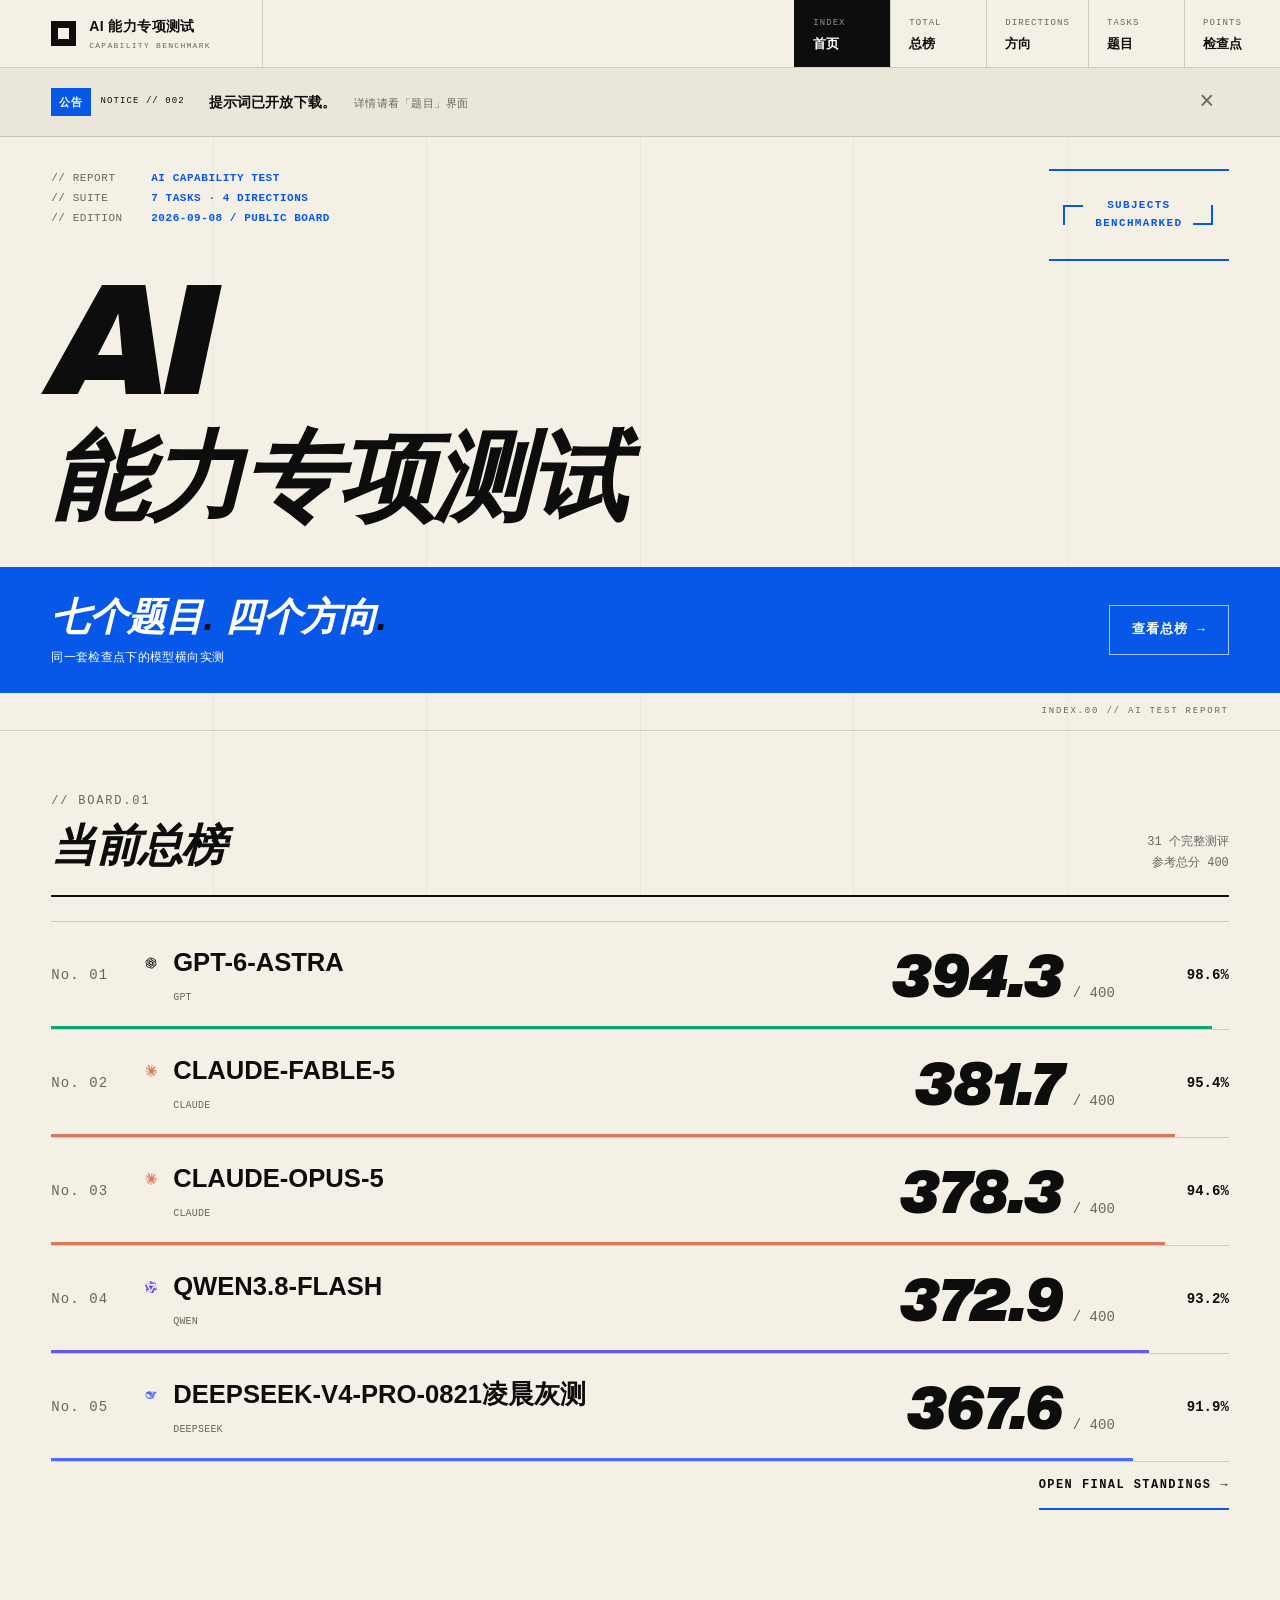
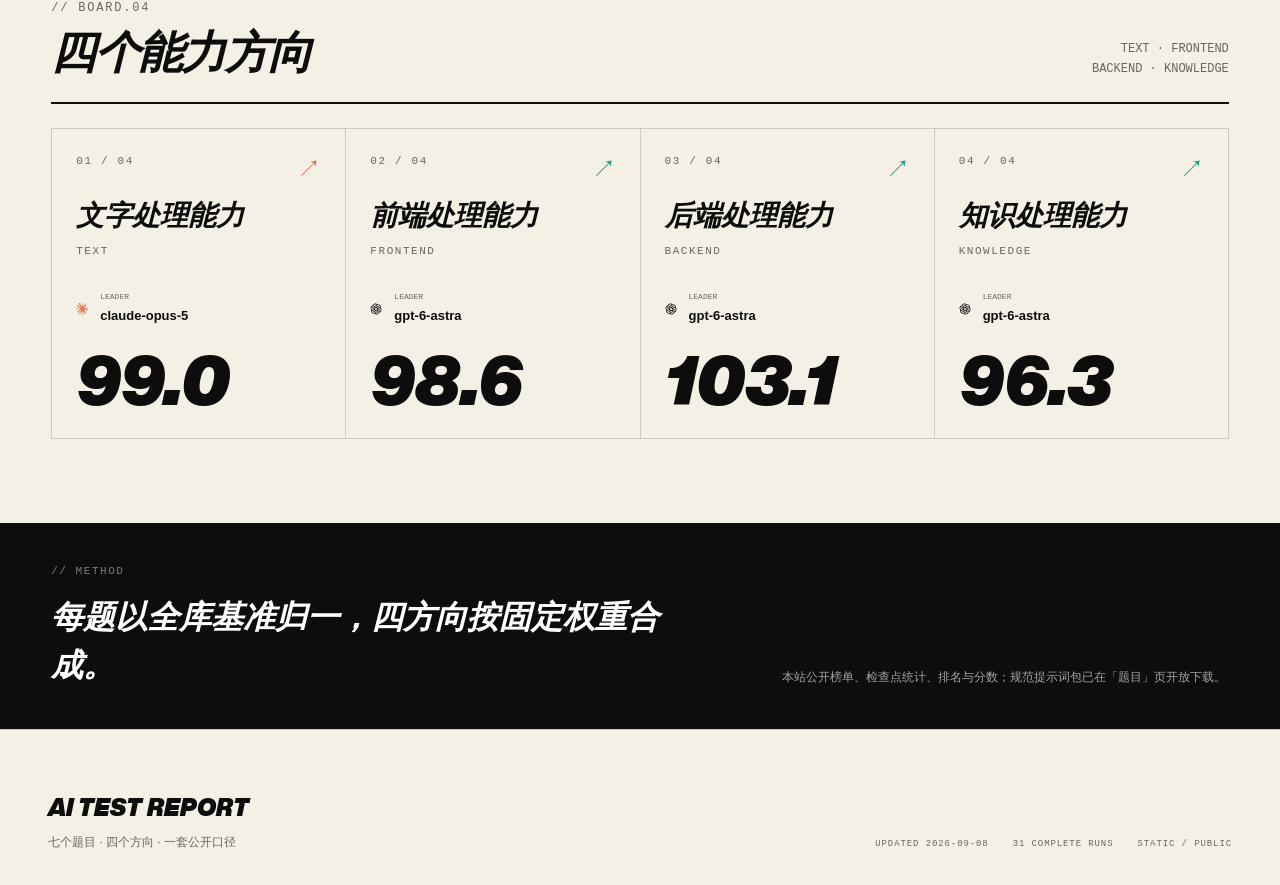
==== commit e0a4db0c: "优化榜单网页视觉与移动端布局，同步最新测评数据" ====
--- a/index.html
+++ b/index.html
@@ -6,7 +6,8 @@
 <meta name="theme-color" content="#F4F0E6">
 <title>AI 能力专项测试 · 七题四方向公开榜</title>
 <meta name="description" content="七个真实任务、四个能力方向，同一套检查点体系下的 AI 模型横向实测。">
-<link rel="stylesheet" href="assets/style.css?v=20260903-2">
+<link rel="stylesheet" href="assets/style.css?v=20260909-1">
+<link rel="icon" href="assets/favicon.svg" type="image/svg+xml">
 </head>
 <body class="home-page">
 <div class="blueprint-lines" aria-hidden="true"><i></i><i></i><i></i><i></i><i></i></div>
@@ -14,7 +15,7 @@
 <span class="reg-cross cross-tr" aria-hidden="true"></span>
 <header class="site-nav">
   <a class="nav-brand" href="index.html"><i></i><span>AI 能力专项测试<small>CAPABILITY BENCHMARK</small></span></a>
-  <nav><a href="index.html" aria-current="page"><span>INDEX</span><b>首页</b></a><a href="board-01.html"><span>TOTAL</span><b>总榜</b></a><a href="board-04.html"><span>DIRECTIONS</span><b>方向</b></a><a href="board-02.html"><span>TASKS</span><b>题目</b></a><a href="board-03.html"><span>POINTS</span><b>检查点</b></a></nav>
+  <nav aria-label="主导航"><a href="index.html" aria-current="page"><span>INDEX</span><b>首页</b></a><a href="board-01.html"><span>TOTAL</span><b>总榜</b></a><a href="board-04.html"><span>DIRECTIONS</span><b>方向</b></a><a href="board-02.html"><span>TASKS</span><b>题目</b></a><a href="board-03.html"><span>POINTS</span><b>检查点</b></a></nav>
 </header>
 <aside class="site-notice" data-notice="notice-002" aria-label="全站公告">
   <span class="notice-index"><b>公告</b>NOTICE // 002</span>
@@ -24,7 +25,7 @@
 
 <main>
   <section class="home-hero">
-    <div class="report-meta reveal"><div><span>// REPORT</span><b>AI CAPABILITY TEST</b></div><div><span>// SUITE</span><b>7 TASKS · 4 DIRECTIONS</b></div><div><span>// EDITION</span><b>2026-09-03 / PUBLIC BOARD</b></div></div>
+    <div class="report-meta reveal"><div><span>// REPORT</span><b>AI CAPABILITY TEST</b></div><div><span>// SUITE</span><b>7 TASKS · 4 DIRECTIONS</b></div><div><span>// EDITION</span><b>2026-09-08 / PUBLIC BOARD</b></div></div>
     <div class="subject-lock" aria-hidden="true"><i></i><b>SUBJECTS<br>BENCHMARKED</b><i></i></div>
     <h1 class="hero-title reveal delay-1"><span>AI</span><span>能力专项测试</span></h1>
     <div class="hero-band band-in">
@@ -37,7 +38,7 @@
   <section class="report-section board-preview-section">
     <header class="section-head">
       <div><span>// BOARD.01</span><h2>当前总榜</h2></div>
-      <p>26 个完整测评<br>参考总分 400</p>
+      <p>31 个完整测评<br>参考总分 400</p>
     </header>
     <div id="top-preview" class="top-preview"></div>
     <a class="section-link" href="board-01.html">OPEN FINAL STANDINGS <b>→</b></a>
@@ -59,8 +60,8 @@
 
 <footer class="site-foot">
   <div><strong>AI TEST REPORT</strong><span>七个题目 · 四个方向 · 一套公开口径</span></div>
-  <div class="foot-meta"><span>UPDATED 2026-09-03</span><span>26 COMPLETE RUNS</span><span>STATIC / PUBLIC</span></div>
+  <div class="foot-meta"><span>UPDATED 2026-09-08</span><span>31 COMPLETE RUNS</span><span>STATIC / PUBLIC</span></div>
 </footer>
-<script src="assets/app.js?v=20260903-2" defer></script>
+<script src="assets/app.js?v=20260909-1" defer></script>
 </body>
 </html>
--- a/assets/style.css
+++ b/assets/style.css
@@ -713,3 +713,187 @@
   .band-in { clip-path: none; }
   .drop { opacity: 1; transform: none; }
 }
+
+/* Web reading scale: retain the card typography, use intrinsic page flow. */
+:root { --muted: #68665f; --gutter: clamp(20px, 4vw, 64px); }
+html { scroll-padding-top: 90px; }
+body { line-height: 1.5; }
+.blueprint-lines { opacity: .55; }
+.reg-cross { display: none; }
+.site-nav { height: 68px; }
+.nav-brand { padding-inline: var(--gutter); }
+.site-nav nav a { min-width: 96px; }
+.site-notice { padding: 12px var(--gutter); min-height: 60px; grid-template-columns: auto minmax(0, 1fr) auto; gap: 24px; background: var(--paper-2); color: var(--ink); border-bottom: 1px solid var(--line); }
+.notice-index b { background: var(--accent); color: white; }
+.site-notice p { flex-wrap: wrap; gap: 4px 18px; }
+.site-notice p strong { font-size: 14px; }
+.site-notice p span { font-size: 11px; opacity: 1; color: var(--muted); }
+.notice-close { width: 44px; height: 44px; border: 0; color: var(--muted); }
+.notice-close:hover { background: var(--ink); color: white; }
+.home-hero, .inner-hero { height: auto; min-height: 0; max-height: none; overflow: visible; padding: 32px var(--gutter) 0; }
+.report-meta, .inner-hero .report-meta { position: static; font-size: 11px; line-height: 1.8; }
+.report-meta div { grid-template-columns: 100px auto; }
+.subject-lock { top: 32px; right: var(--gutter); width: 180px; height: 92px; font-size: 11px; border-width: 2px; }
+.hero-title, .inner-title { position: static; margin: 44px 0 36px; line-height: 1; }
+.hero-title span { font-size: clamp(96px, 12vw, 180px); line-height: .85; }
+.hero-title span + span { margin-top: 16px; font-size: clamp(40px, 7.6vw, 112px); line-height: 1.15; white-space: normal; }
+.hero-band, .inner-band { position: static; margin: 0 calc(-1 * var(--gutter)); min-height: 0; padding: 26px var(--gutter); gap: 24px; }
+.hero-band strong { font-size: clamp(24px, 3vw, 44px); line-height: 1.25; }
+.hero-band p { margin-top: 8px; font-size: 12px; letter-spacing: .03em; }
+.hero-band a { padding: 14px 22px; min-height: 48px; }
+.hero-folio, .inner-folio { position: static; padding: 12px 0; text-align: right; font-size: 9px; }
+.inner-hero { display: flex; flex-wrap: wrap; align-items: flex-start; column-gap: 24px; }
+.inner-kicker { position: static; margin-left: auto; font-size: 10px; padding-top: 3px; }
+.inner-title { flex-basis: 100%; margin: 30px 0 26px; }
+.inner-title span, .inner-title span + span { font-size: clamp(48px, 7vw, 100px); line-height: 1.15; white-space: normal; }
+.prompt-download { position: static; margin: 0 0 24px; padding: 12px 16px; }
+.inner-band { flex-basis: calc(100% + 2 * var(--gutter)); background: transparent; color: var(--ink); border-top: 1px solid var(--line); border-bottom: 3px solid var(--accent); padding-block: 20px; }
+.inner-band strong { max-width: 850px; font-size: 16px; font-weight: 400; font-style: normal; line-height: 1.8; }
+.inner-band > div { flex-shrink: 0; }
+.inner-band span { border-color: var(--line); font-size: 10px; color: var(--muted); }
+.inner-folio { width: 100%; }
+.report-section { width: min(1360px, calc(100% - 2 * var(--gutter))); padding: 56px 0 28px; }
+.section-head { min-height: 0; margin-bottom: 24px; padding-bottom: 22px; }
+.section-head h2 { font-size: clamp(32px, 3.5vw, 52px); line-height: 1.2; }
+.section-head p { font-size: 12px; }
+.preview-row { min-height: 108px; grid-template-columns: 70px minmax(0, 1fr) auto 90px; gap: 24px; }
+.preview-model { min-width: 0; grid-template-columns: 16px minmax(0, 1fr); gap: 10px 12px; }
+.preview-model b { font-size: clamp(18px, 2vw, 28px); line-height: 1.3; overflow-wrap: anywhere; }
+.preview-model small { margin-top: 0; font-size: 10px; letter-spacing: .02em; }
+.preview-score { font-size: clamp(40px, 4.5vw, 68px); line-height: 1; white-space: nowrap; }
+.preview-pct { font-size: 14px; }
+.direction-card { min-height: 310px; padding: 24px; }
+.direction-card h3 { margin-top: 26px; font-size: 28px; }
+.direction-card > strong { margin-top: 20px; font-size: 68px; line-height: 1; }
+.direction-card:hover em, .direction-card:hover small { color: #bbb; }
+.method-band { margin-top: 56px; padding: 40px var(--gutter); }
+.method-band strong { font-size: clamp(24px, 2.5vw, 36px); line-height: 1.5; }
+.content-head { min-height: 0; grid-template-columns: 100px minmax(0, 1fr) auto; gap: 24px; margin-bottom: 24px; }
+.content-head h2 { font-size: 36px; line-height: 1.2; }
+.content-head p { font-size: 12px; line-height: 1.8; }
+.vendor-filter-head { min-height: 76px; }
+.vendor-filter-head strong { font-size: 18px; }
+.vendor-filter-head small, .vendor-option small { font-size: 11px; }
+.vendor-filter-actions button { min-height: 44px; }
+.vendor-option span { font-size: 12px; }
+.podium-card > div { height: auto; min-height: 82px; overflow: visible; }
+.podium-card > strong { font-size: clamp(60px, 6.5vw, 100px); line-height: 1; }
+.model-cell { min-width: 0; }
+.model-cell b { white-space: normal; overflow-wrap: anywhere; line-height: 1.4; }
+.model-cell small { font-size: 10px; letter-spacing: 0; overflow-wrap: anywhere; }
+.report-table .model-cell { min-width: 180px; }
+.report-table th { font-size: 10px; }
+.table-hint { display: none; }
+.report-tabs button { min-height: 78px; }
+.task-board-head h3, .direction-board-head h3, .checkpoint-task-head h3 { line-height: 1.3; }
+.task-board-head > div:last-child b { line-height: 1; }
+.checkpoint-card { min-width: 0; }
+.checkpoint-card header { grid-template-columns: 48px minmax(0, 1fr) auto; gap: 10px; }
+.checkpoint-card header h3 { font-size: 18px; line-height: 1.5; overflow-wrap: anywhere; }
+.checkpoint-card li { grid-template-columns: 26px minmax(0, 1fr) 52px; padding-block: 12px; }
+.checkpoint-card li > div b { overflow-wrap: anywhere; min-width: 0; line-height: 1.5; }
+.direction-row { grid-template-columns: 48px minmax(0, 1fr) 120px 80px; }
+.direction-row > strong { line-height: 1.2; }
+.filter-empty button { margin-top: 18px; padding: 10px 18px; min-height: 44px; background: var(--ink); color: white; border: 0; cursor: pointer; }
+@media (max-width: 1100px) {
+  .podium-card > div { min-height: 0; }
+  .podium-card > strong { font-size: 64px; }
+}
+@media (max-width: 760px) {
+  :root { --gutter: 20px; }
+  html { scroll-padding-top: 70px; }
+  .site-nav { height: auto; position: relative; }
+  .nav-brand { height: 60px; }
+  .site-nav nav a { min-width: 0; flex: 1 1 0; padding: 10px 2px; align-items: center; }
+  .site-nav nav a span { font-size: 8px; letter-spacing: 0; }
+  .site-nav nav a b { font-size: 13px; }
+  .site-notice { grid-template-columns: minmax(0, 1fr) 44px; gap: 4px 8px; padding-block: 10px; }
+  .notice-index { font-size: 9px; }
+  .site-notice p strong { font-size: 13px; }
+  .notice-close { width: 44px; height: 44px; }
+  .home-hero, .inner-hero { padding-top: 24px; }
+  .report-meta { font-size: 10px; }
+  .report-meta div { grid-template-columns: 86px minmax(0, 1fr); }
+  .report-meta div:nth-child(3) { display: grid; }
+  .hero-title { margin: 32px 0 28px; }
+  .hero-title span { font-size: clamp(84px, 25vw, 140px); }
+  .hero-title span + span { font-size: clamp(32px, 7.8vw, 58px); letter-spacing: -.04em; margin-top: 14px; }
+  .hero-band { padding-block: 22px; gap: 18px; align-items: stretch; }
+  .hero-band strong { font-size: clamp(22px, 5.8vw, 36px); }
+  .hero-band p { font-size: 11px; }
+  .hero-band a { align-self: flex-start; font-size: 12px; padding: 12px 18px; }
+  .inner-kicker { display: none; }
+  .inner-title { margin: 24px 0; }
+  .inner-title span { font-size: clamp(44px, 12vw, 72px); }
+  .inner-band { gap: 12px; padding-block: 16px; }
+  .inner-band strong { font-size: 14px; }
+  .inner-band > div { display: none; }
+  .prompt-download { margin-bottom: 20px; }
+  .report-section { padding-top: 36px; }
+  .section-head { flex-direction: row; align-items: flex-end; gap: 16px; }
+  .section-head h2 { font-size: 30px; }
+  .section-head p { text-align: right; font-size: 10px; flex-shrink: 0; }
+  .section-head span { font-size: 10px; }
+  .preview-row { min-height: 108px; grid-template-columns: 30px minmax(0, 1fr) auto; gap: 10px; padding-block: 18px; }
+  .preview-rank { font-size: 10px; letter-spacing: 0; }
+  .preview-model { grid-template-columns: 12px minmax(0, 1fr); gap: 8px; }
+  .preview-model b { font-size: 15px; }
+  .preview-score { font-size: 34px; }
+  .preview-model small { font-size: 9px; }
+  .direction-grid { grid-template-columns: repeat(2, minmax(0, 1fr)); }
+  .direction-card { min-height: 270px; padding: 18px 14px; }
+  .direction-card h3 { font-size: 25px; }
+  .direction-card em { font-size: 9px; letter-spacing: .04em; }
+  .direction-card > strong { font-size: 48px; }
+  .direction-leader { gap: 8px; }
+  .direction-leader b { font-size: 11px; white-space: normal; overflow-wrap: anywhere; }
+  .direction-arrow { right: 14px; top: 12px; }
+  .content-head { grid-template-columns: 1fr; gap: 8px; }
+  .content-head h2 { font-size: 30px; }
+  .vendor-filter-head { gap: 14px; }
+  .vendor-filter-head > div:first-child { grid-template-columns: 1fr; gap: 4px; }
+  .vendor-option { min-height: 48px; }
+  .podium-card > strong { font-size: 64px; }
+  .podium-card > div b { line-height: 1.3; font-size: 20px; }
+  .podium-card > div small { font-size: 10px; margin-top: 0; }
+  .table-hint { display: block; margin-top: 28px; padding-bottom: 10px; font-size: 11px; color: var(--muted); }
+  .table-hint + .table-shell { margin-top: 0; }
+  .report-table { min-width: 780px; }
+  .report-table th, .report-table td { padding-inline: 12px; }
+  .report-table th:first-child, .report-table td:first-child { display: none; }
+  .report-table th:nth-child(2), .report-table td:nth-child(2) { position: sticky; left: 0; z-index: 1; background: var(--paper); border-right: 1px solid var(--line); width: 150px; min-width: 150px; max-width: 150px; }
+  .report-table .model-cell { min-width: 0; width: 126px; gap: 7px; }
+  .report-table .model-cell b { font-size: 12px; }
+  .report-table .model-cell small { font-size: 9px; }
+  .mobile-rank { color: var(--accent); font: 10px var(--mono); margin-bottom: 5px; display: block; }
+  .report-tabs { grid-template-columns: repeat(2, minmax(0, 1fr)); }
+  .report-tabs button { min-height: 54px; flex-direction: row; align-items: center; justify-content: flex-start; gap: 10px; padding: 12px; }
+  .report-tabs button b { font-size: 13px; }
+  .report-tabs button:last-child { grid-column: 1 / -1; }
+  .direction-tabs button { min-height: 84px; padding: 14px; grid-template-columns: 26px minmax(0, 1fr); }
+  .direction-tabs button small { font-size: 9px; }
+  .direction-row { grid-template-columns: 24px minmax(0, 1fr) 72px; gap: 10px; min-height: 96px; padding-block: 16px; }
+  .direction-row > strong { font-size: 32px; }
+  .direction-row .model-cell { gap: 8px; }
+  .direction-row .model-cell b { font-size: 13px; }
+  .checkpoint-card { padding: 18px 14px; }
+  .checkpoint-card header { grid-template-columns: 40px minmax(0, 1fr); }
+  .checkpoint-card header b { grid-column: 2; }
+  .checkpoint-card li { gap: 8px; }
+  .site-foot { padding-inline: var(--gutter); gap: 24px; }
+}
+@media (min-width: 761px) { .mobile-rank { display: none; } }
+@media (hover: none) {
+  .preview-row:hover { padding-left: 0; }
+  .direction-card:hover { background: transparent; color: var(--ink); }
+  .direction-card:hover .direction-index, .direction-card:hover em, .direction-card:hover small { color: var(--muted); }
+}
+
+.content-head > span { white-space: nowrap; font-size: 10px; letter-spacing: .06em; }
+.podium-card > span { white-space: nowrap; font-size: 10px; letter-spacing: 0; }
+.checkpoint-card li { align-items: start; }
+.checkpoint-card li > span, .checkpoint-card li > strong { padding-top: 4px; }
+.checkpoint-model { padding-block: 5px; }
+.checkpoint-card .model-cell b { font-size: 12px; }
+.checkpoint-card .model-cell small { font-size: 9px; }
+.tied-models summary { min-height: 44px; padding-block: 12px; color: var(--accent); cursor: pointer; font-size: 11px; }
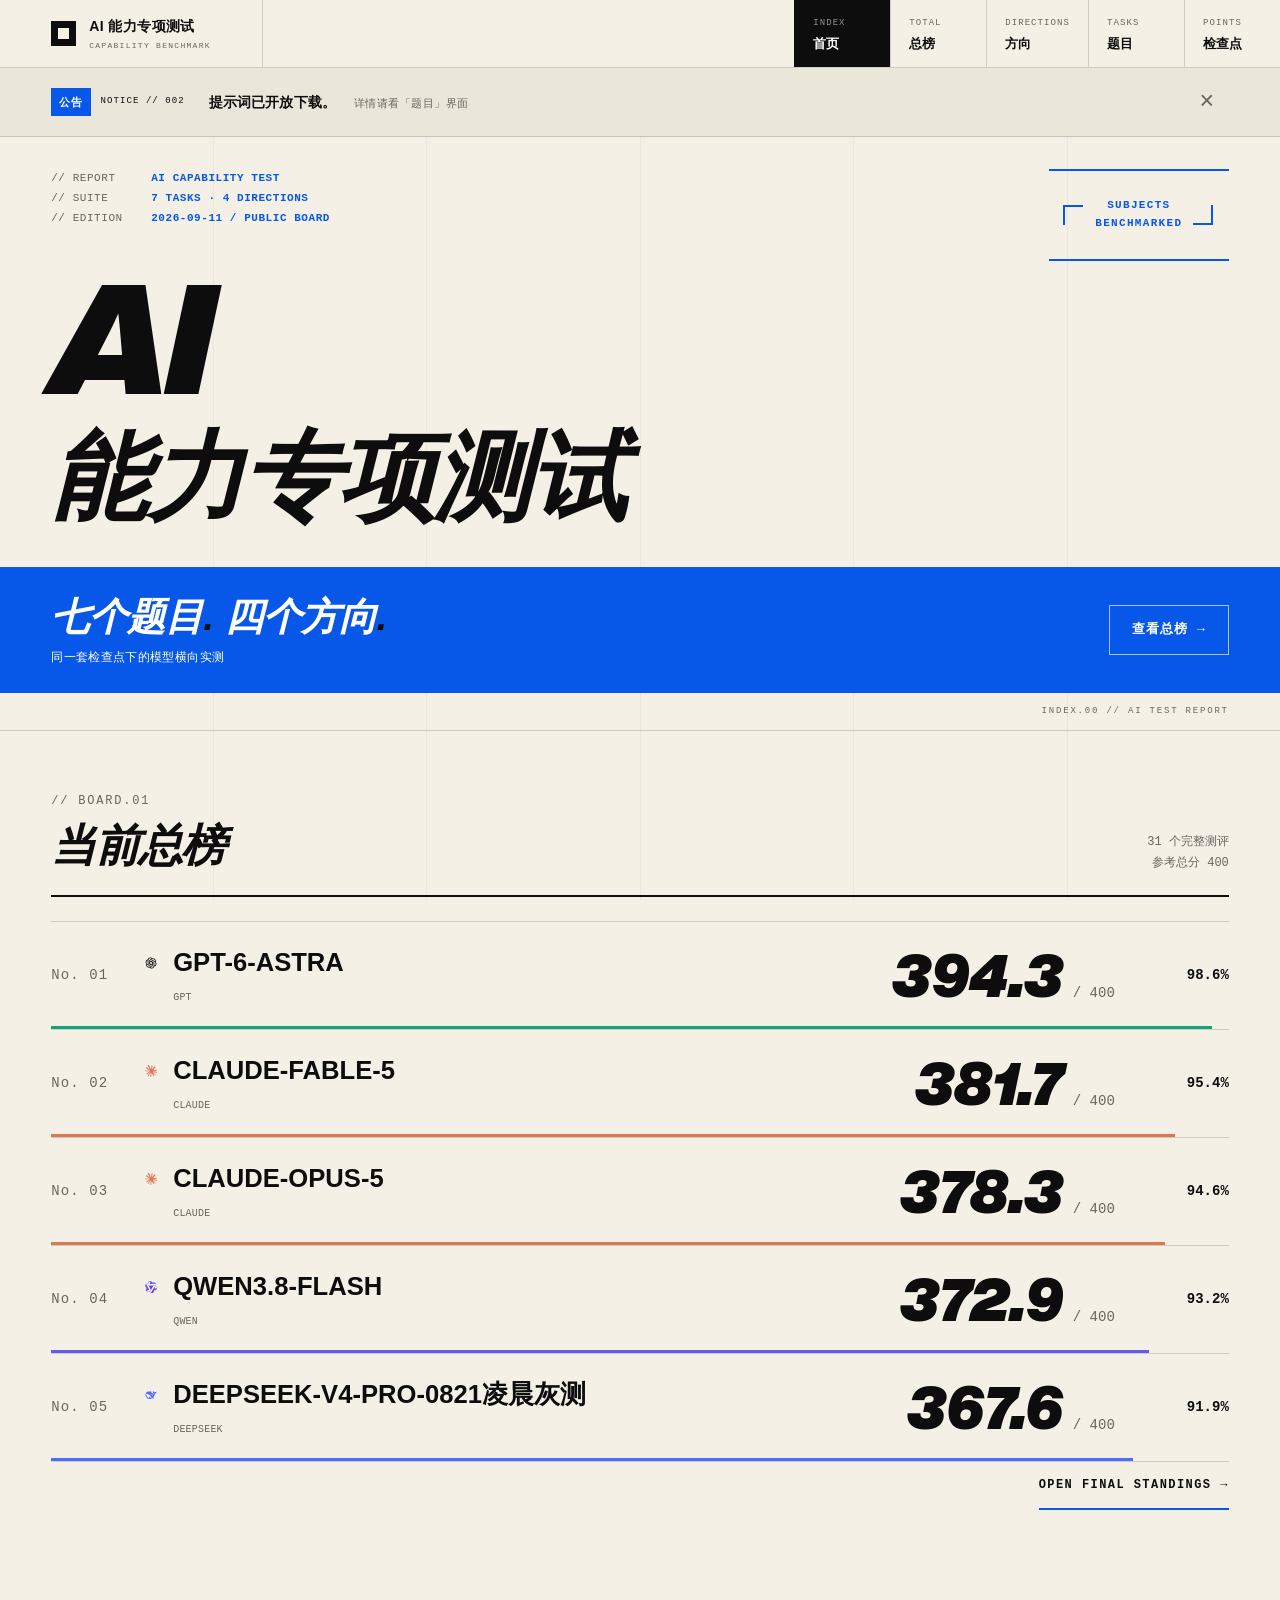
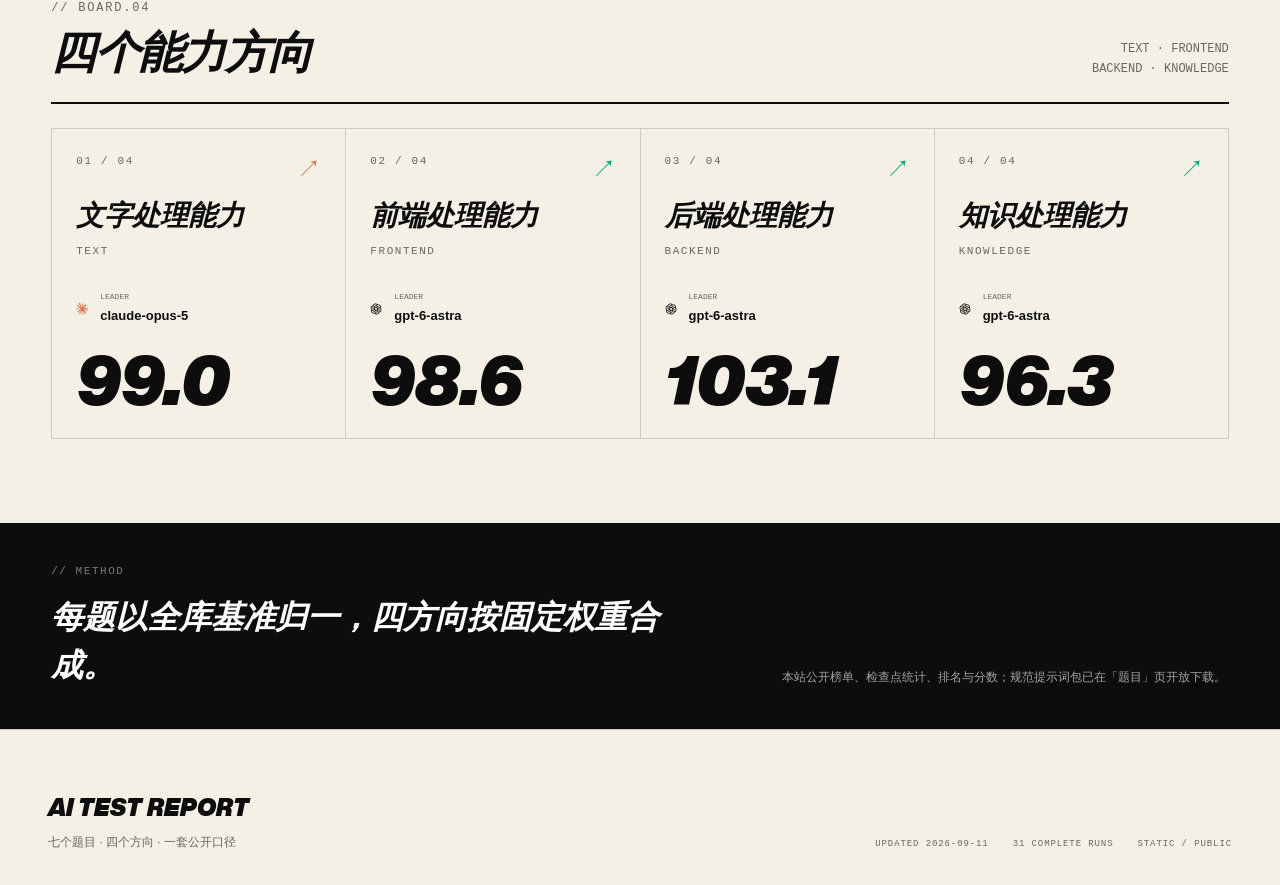
==== commit b00e7337: "同步最新榜单：kimi-k3 暂停参与排名，kimi-k2.8-preview 首次上榜（350.09 第8，N=31）" ====
--- a/index.html
+++ b/index.html
@@ -6,7 +6,7 @@
 <meta name="theme-color" content="#F4F0E6">
 <title>AI 能力专项测试 · 七题四方向公开榜</title>
 <meta name="description" content="七个真实任务、四个能力方向，同一套检查点体系下的 AI 模型横向实测。">
-<link rel="stylesheet" href="assets/style.css?v=20260909-1">
+<link rel="stylesheet" href="assets/style.css?v=20260911-1">
 <link rel="icon" href="assets/favicon.svg" type="image/svg+xml">
 </head>
 <body class="home-page">
@@ -25,7 +25,7 @@
 
 <main>
   <section class="home-hero">
-    <div class="report-meta reveal"><div><span>// REPORT</span><b>AI CAPABILITY TEST</b></div><div><span>// SUITE</span><b>7 TASKS · 4 DIRECTIONS</b></div><div><span>// EDITION</span><b>2026-09-08 / PUBLIC BOARD</b></div></div>
+    <div class="report-meta reveal"><div><span>// REPORT</span><b>AI CAPABILITY TEST</b></div><div><span>// SUITE</span><b>7 TASKS · 4 DIRECTIONS</b></div><div><span>// EDITION</span><b>2026-09-11 / PUBLIC BOARD</b></div></div>
     <div class="subject-lock" aria-hidden="true"><i></i><b>SUBJECTS<br>BENCHMARKED</b><i></i></div>
     <h1 class="hero-title reveal delay-1"><span>AI</span><span>能力专项测试</span></h1>
     <div class="hero-band band-in">
@@ -60,8 +60,8 @@
 
 <footer class="site-foot">
   <div><strong>AI TEST REPORT</strong><span>七个题目 · 四个方向 · 一套公开口径</span></div>
-  <div class="foot-meta"><span>UPDATED 2026-09-08</span><span>31 COMPLETE RUNS</span><span>STATIC / PUBLIC</span></div>
+  <div class="foot-meta"><span>UPDATED 2026-09-11</span><span>31 COMPLETE RUNS</span><span>STATIC / PUBLIC</span></div>
 </footer>
-<script src="assets/app.js?v=20260909-1" defer></script>
+<script src="assets/app.js?v=20260911-1" defer></script>
 </body>
 </html>
--- a/assets/style.css
+++ b/assets/style.css
@@ -544,7 +544,7 @@
 .result-rank { font-family: var(--mono); color: var(--muted); }
 .direction-row { position: relative; min-height: 94px; display: grid; grid-template-columns: 60px minmax(250px, 1fr) 120px 90px; align-items: center; gap: 22px; border-bottom: 1px solid var(--line); overflow: hidden; }
 .direction-row > strong { font-family: var(--display); font-style: italic; font-size: 50px; text-align: right; }
-.direction-row > span:nth-of-type(2) { font-family: var(--mono); font-size: 13px; text-align: right; color: var(--muted); }
+.direction-row > .direction-percent { font-family: var(--mono); font-size: 13px; text-align: right; color: var(--muted); }
 .direction-row > i { position: absolute; left: 0; bottom: 0; width: 100%; height: 3px; }
 .direction-row > i i { display: block; width: calc(var(--w) * 100%); height: 100%; background: var(--vendor-bg); transform: scaleX(0); transform-origin: left; transition: transform 1s var(--ease-out); }
 .is-ready .direction-row > i i,
@@ -702,7 +702,7 @@
   .checkpoint-grid { grid-template-columns: 1fr; }
   .direction-row { min-height: 104px; grid-template-columns: 36px 1fr 70px; gap: 10px; }
   .direction-row > strong { font-size: 36px; }
-  .direction-row > span:nth-of-type(2) { display: none; }
+  .direction-row > .direction-percent { display: none; }
   .site-foot { padding: 28px 14px; align-items: flex-start; flex-direction: column; }
   .foot-meta { flex-wrap: wrap; gap: 10px 18px; }
 }
